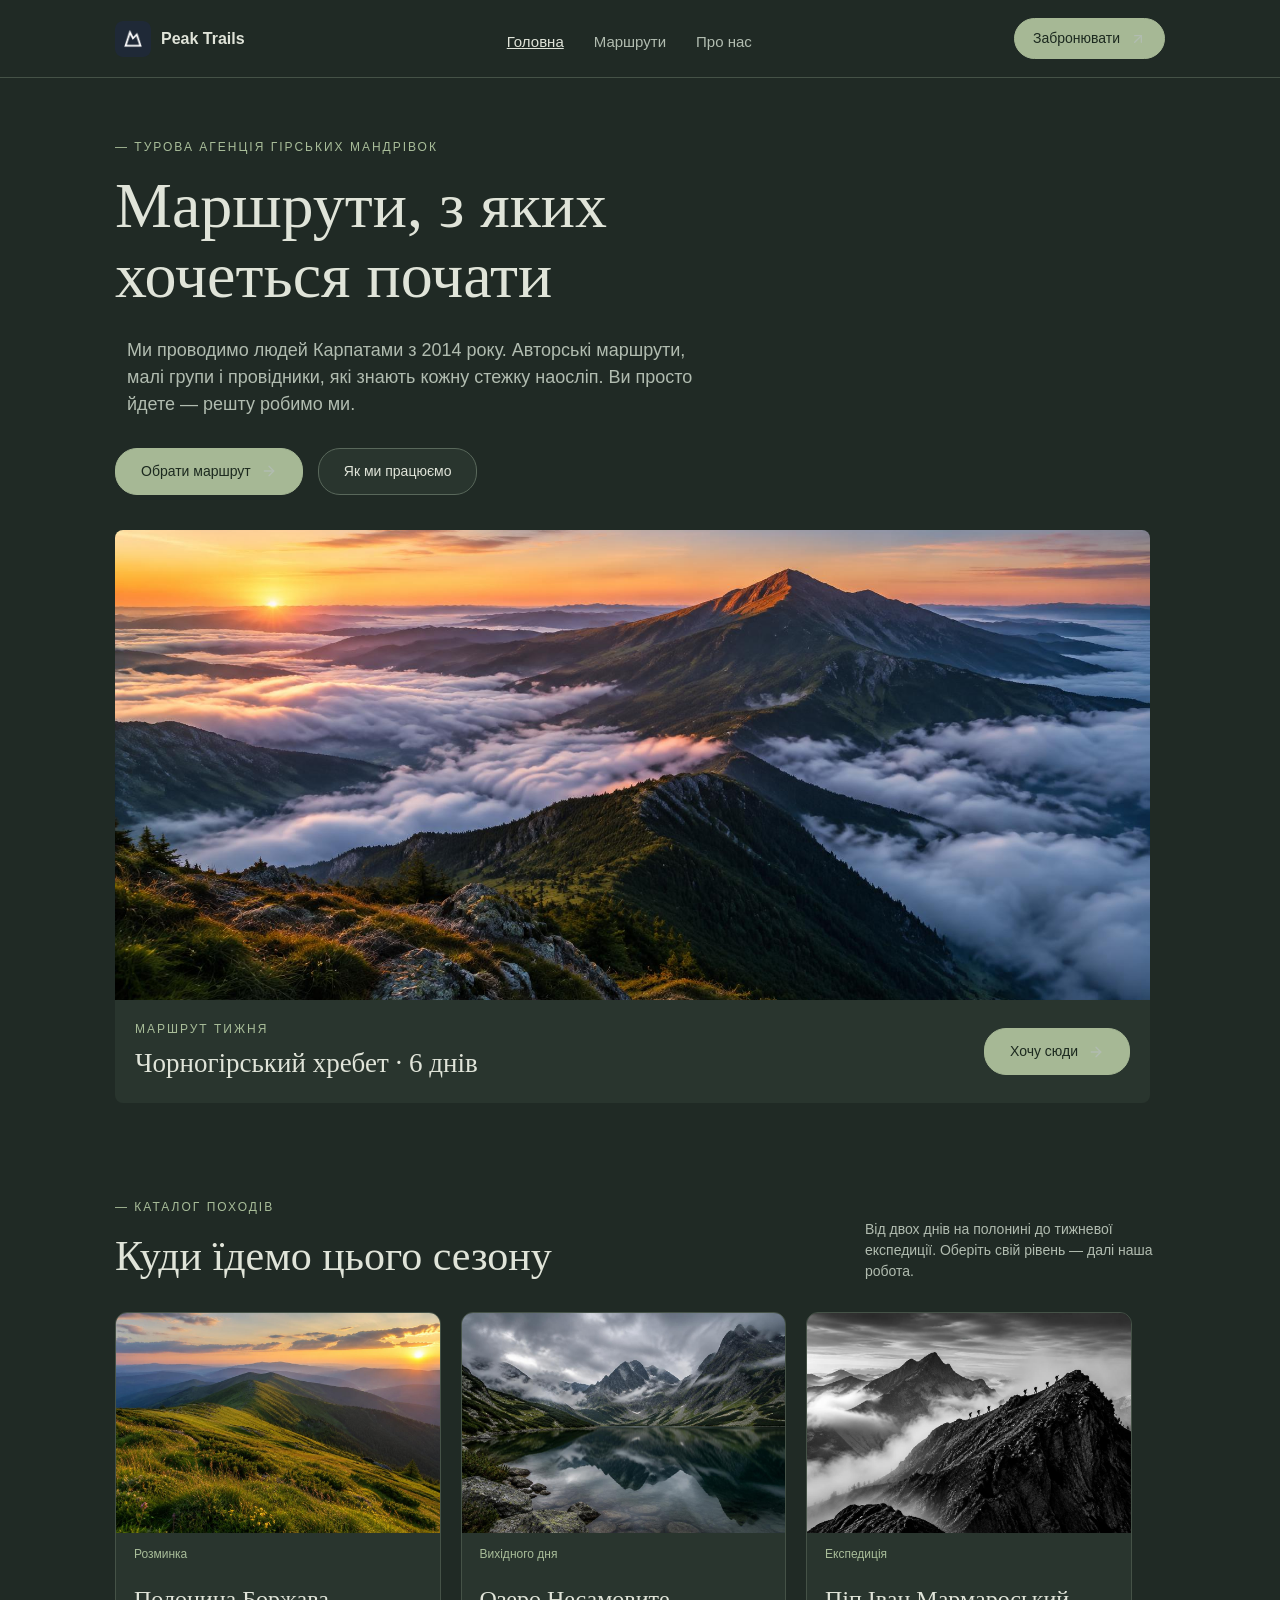
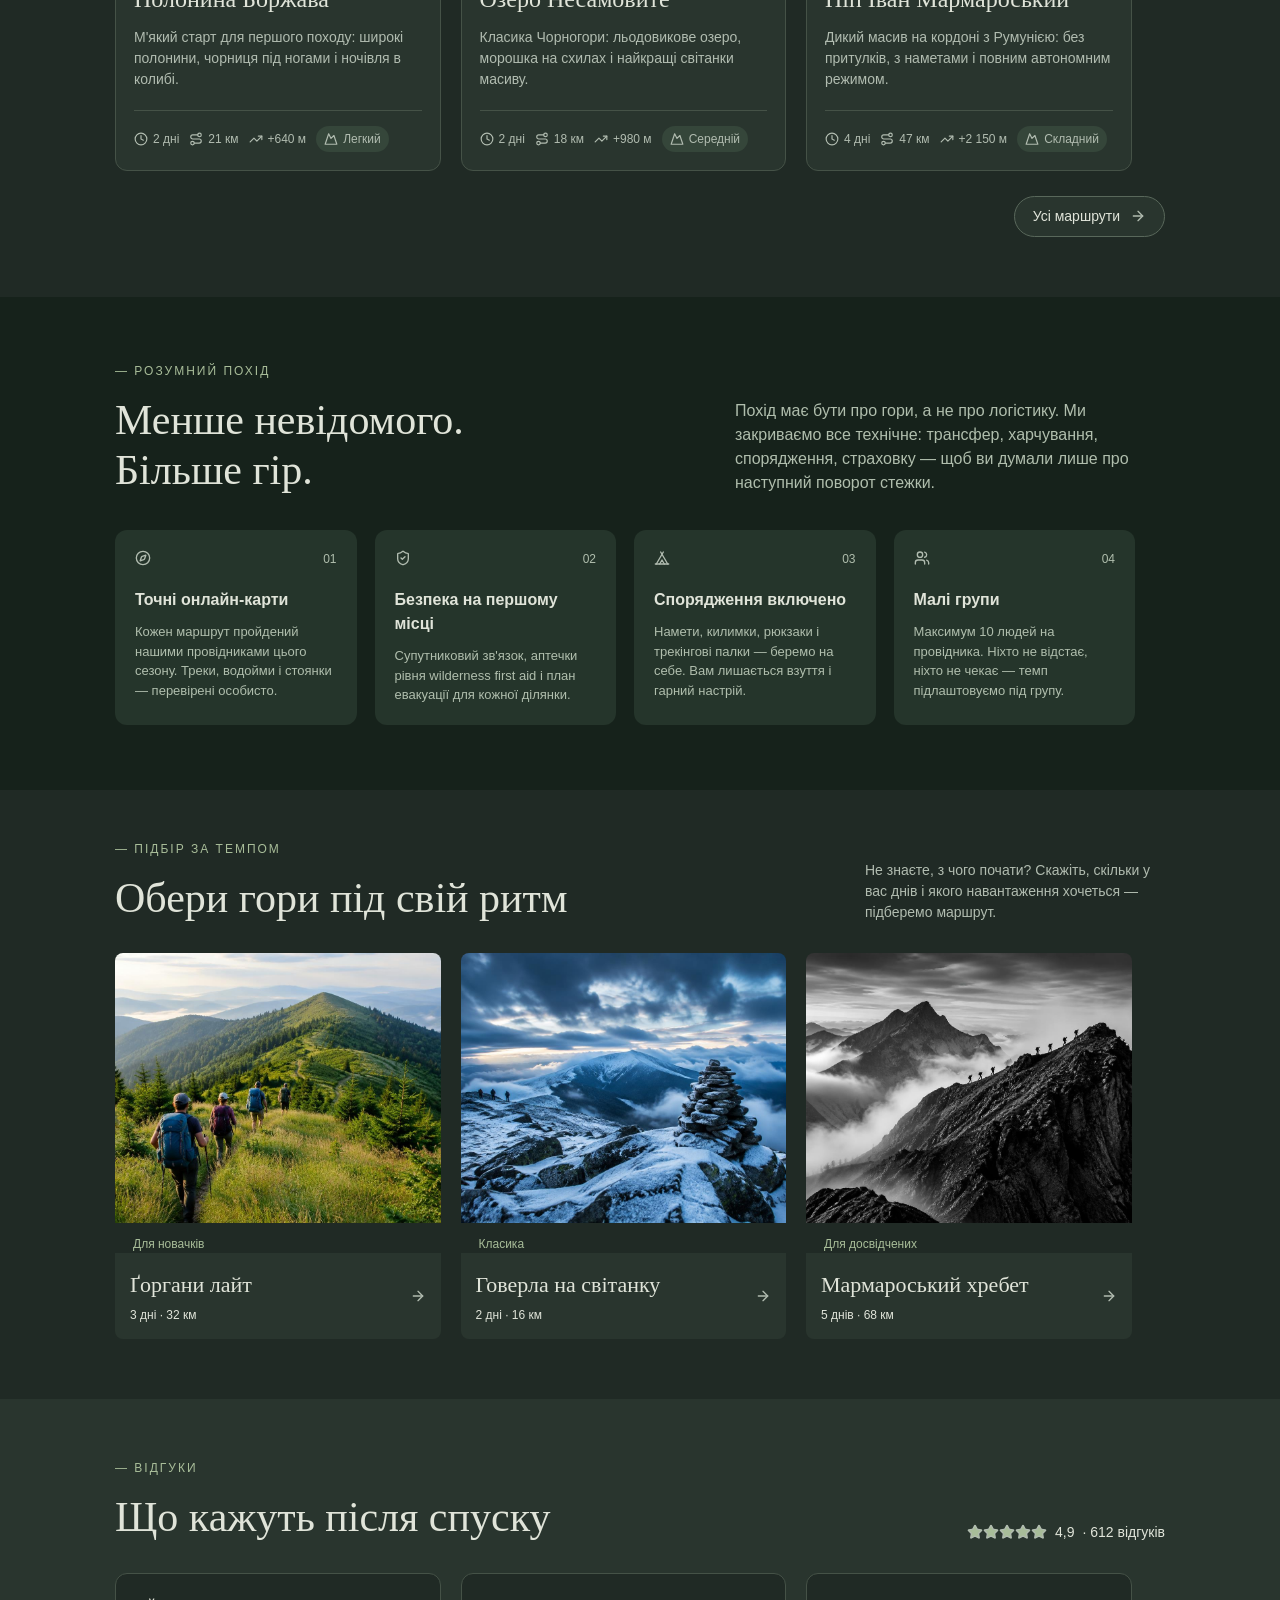
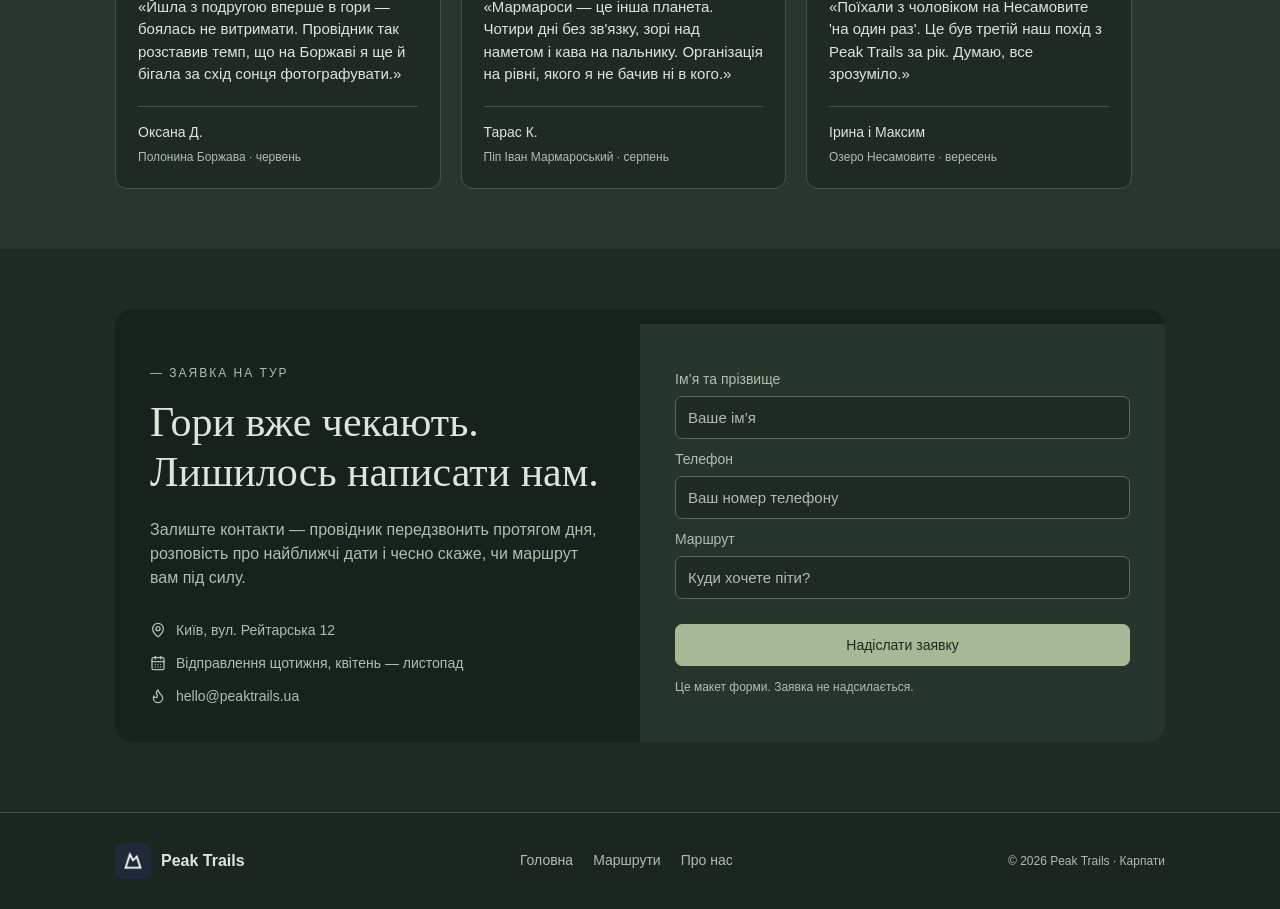
==== index.html @ 2f114bc2 "Add Peak Trails This commit adds the Peak Trails" ====
<!DOCTYPE html>
<html lang="uk">
    <head>
        <meta charset="utf-8">
        <meta name="viewport" content="width=device-width, initial-scale=1">
        <meta name="theme-color" content="#202a25">
        <title>Peak Trails — авторські тури в Карпати</title>
        <meta name="description" content="Авторські маршрути Карпатами, малі групи та досвідчені провідники. Знайдіть свою стежку з Peak Trails.">
        <link rel="icon" type="image/png" href="assets/peak-trails-logo.png">
        <link rel="stylesheet" href="style.css">
    </head>
    <body>

        <header class="site-header">
            <div class="container header-content">
                <a href="index.html" class="brand">
                    <img src="assets/peak-trails-logo.png" alt="" width="36" height="36">
                    <span>Peak Trails</span>
                </a>
                <nav class="main-nav">
                    <a href="index.html" class="active">Головна</a>
                    <a href="trails.html">Маршрути</a>
                    <a href="about_us.html">Про нас</a>
                </nav>
                <a href="index.html#book" class="button button-small">
                    Забронювати
                    <img src="assets/icons/arrow-up-right.svg" alt="" class="icon">
                </a>
            </div>
        </header>

        <main id="main-content">

            <!-- Головний екран -->
<section class="container hero">
                <p class="eyebrow">— Турова агенція гірських мандрівок</p>
                <h1>Маршрути, з яких хочеться почати</h1>
                <p class="hero-description">
                    Ми проводимо людей Карпатами з 2014 року. Авторські маршрути, малі групи і
                    провідники, які знають кожну стежку наосліп. Ви просто йдете — решту робимо ми.
                </p>
                <div class="hero-actions">
                    <a href="trails.html" class="button">
                        Обрати маршрут
                        <img src="assets/icons/arrow-right.svg" alt="" class="icon">
                    </a>
                    <a href="about_us.html" class="button button-outline">Як ми працюємо</a>
                </div>

            </section>

            <!-- Маршрут тижня -->
            <section class="container featured">
                <div class="featured-photo">
                    <img src="assets/carpathians.jpg" alt="Світанок над хребтами Карпат" width="1920" height="1088">
                    <div class="featured-caption">
                        <div>
                            <p class="eyebrow">Маршрут тижня</p>
                            <p>Чорногірський хребет · 6 днів</p>
                        </div>
                        <a href="#book" class="button button-card">
                            Хочу сюди
                            <img src="assets/icons/arrow-right.svg" alt="" class="icon">
                        </a>
                    </div>
                </div>
            </section>

            <!-- Популярні маршрути -->
            <section id="routes" class="container popular-routes">
                <div class="section-heading">
                    <div>
                        <p class="eyebrow">— Каталог походів</p>
                        <h2>Куди їдемо цього сезону</h2>
                    </div>
                    <p class="section-description">
                        Від двох днів на полонині до тижневої експедиції. Оберіть свій рівень — далі наша
                        робота.
                    </p>
                </div>
                <div class="cards-grid">
                    <div class="tour-card">
                        <div class="card-photo">
                            <img src="assets/borzhava.jpg" alt="Полонина Боржава" width="1200" height="800">
                            <span class="badge">Розминка</span>
                        </div>
                        <div class="card-content">
                            <h3>Полонина Боржава</h3>
                            <p>М'який старт для першого походу: широкі полонини, чорниця під ногами і ночівля в колибі.</p>
                            <div class="route-meta">
                                <span>
                                    <img src="assets/icons/clock.svg" alt="" class="icon">
                                    2 дні
                                </span>
                                <span>
                                    <img src="assets/icons/route.svg" alt="" class="icon">
                                    21 км
                                </span>
                                <span>
                                    <img src="assets/icons/trending-up.svg" alt="" class="icon">
                                    +640 м
                                </span>
                                <span class="difficulty">
                                    <img src="assets/icons/mountain.svg" alt="" class="icon">
                                    Легкий
                                </span>
                            </div>
                        </div>
                    </div>
                    <div class="tour-card">
                        <div class="card-photo">
                            <img src="assets/nesamovyte.jpg" alt="Озеро Несамовите" width="1200" height="800">
                            <span class="badge">Вихідного дня</span>
                        </div>
                        <div class="card-content">
                            <h3>Озеро Несамовите</h3>
                            <p>Класика Чорногори: льодовикове озеро, морошка на схилах і найкращі світанки масиву.</p>
                            <div class="route-meta">
                                <span>
                                    <img src="assets/icons/clock.svg" alt="" class="icon">
                                    2 дні
                                </span>
                                <span>
                                    <img src="assets/icons/route.svg" alt="" class="icon">
                                    18 км
                                </span>
                                <span>
                                    <img src="assets/icons/trending-up.svg" alt="" class="icon">
                                    +980 м
                                </span>
                                <span class="difficulty">
                                    <img src="assets/icons/mountain.svg" alt="" class="icon">
                                    Середній
                                </span>
                            </div>
                        </div>
                    </div>
                    <div class="tour-card">
                        <div class="card-photo">
                            <img src="assets/marmarosy.jpg" alt="Піп Іван Мармароський" width="1200" height="800">
                            <span class="badge">Експедиція</span>
                        </div>
                        <div class="card-content">
                            <h3>Піп Іван Мармароський</h3>
                            <p>Дикий масив на кордоні з Румунією: без притулків, з наметами і повним автономним режимом.</p>
                            <div class="route-meta">
                                <span>
                                    <img src="assets/icons/clock.svg" alt="" class="icon">
                                    4 дні
                                </span>
                                <span>
                                    <img src="assets/icons/route.svg" alt="" class="icon">
                                    47 км
                                </span>
                                <span>
                                    <img src="assets/icons/trending-up.svg" alt="" class="icon">
                                    +2 150 м
                                </span>
                                <span class="difficulty">
                                    <img src="assets/icons/mountain.svg" alt="" class="icon">
                                    Складний
                                </span>
                            </div>
                        </div>
                    </div>
                </div>
                <div class="all-routes">
                    <a href="trails.html" class="button button-outline button-small">
                        Усі маршрути
                        <img src="assets/icons/arrow-right.svg" alt="" class="icon">
                    </a>
                </div>
            </section>

            <!-- Переваги агенції -->
            <section id="why" class="benefits">
                <div class="container">
                    <div class="benefits-heading">
                        <div>
                            <p class="eyebrow">— Розумний похід</p>
                            <h2>
                                Менше невідомого.
                                <br>
                                Більше гір.
                            </h2>
                        </div>
                        <p>
                            Похід має бути про гори, а не про логістику. Ми закриваємо все технічне:
                            трансфер, харчування, спорядження, страховку — щоб ви думали лише про
                            наступний поворот стежки.
                        </p>
                    </div>
                    <div class="benefits-grid">
                        <div class="benefit-card">
                            <div class="card-number">
                                <img src="assets/icons/compass.svg" alt="" class="icon">
                                <span>01</span>
                            </div>
                            <h3>Точні онлайн-карти</h3>
                            <p>
                                Кожен маршрут пройдений нашими провідниками цього сезону. Треки, водойми
                                і стоянки — перевірені особисто.
                            </p>
                        </div>
                        <div class="benefit-card">
                            <div class="card-number">
                                <img src="assets/icons/shield-check.svg" alt="" class="icon">
                                <span>02</span>
                            </div>
                            <h3>Безпека на першому місці</h3>
                            <p>
                                Супутниковий зв'язок, аптечки рівня wilderness first aid і план евакуації
                                для кожної ділянки.
                            </p>
                        </div>
                        <div class="benefit-card">
                            <div class="card-number">
                                <img src="assets/icons/tent.svg" alt="" class="icon">
                                <span>03</span>
                            </div>
                            <h3>Спорядження включено</h3>
                            <p>
                                Намети, килимки, рюкзаки і трекінгові палки — беремо на себе. Вам
                                лишається взуття і гарний настрій.
                            </p>
                        </div>
                        <div class="benefit-card">
                            <div class="card-number">
                                <img src="assets/icons/users.svg" alt="" class="icon">
                                <span>04</span>
                            </div>
                            <h3>Малі групи</h3>
                            <p>
                                Максимум 10 людей на провідника. Ніхто не відстає, ніхто не чекає — темп
                                підлаштовуємо під групу.
                            </p>
                        </div>
                    </div>
                </div>
            </section>

            <!-- Підбір маршруту -->
            <section class="container suggestions">
                <div class="section-heading">
                    <div>
                        <p class="eyebrow">— Підбір за темпом</p>
                        <h2>Обери гори під свій ритм</h2>
                    </div>
                    <p class="section-description">
                        Не знаєте, з чого почати? Скажіть, скільки у вас днів і якого навантаження
                        хочеться — підберемо маршрут.
                    </p>
                </div>
                <div class="cards-grid">
                    <a href="#book" class="suggestion-card">
                        <img src="assets/gorgany.jpg" alt="Ґоргани лайт" width="1200" height="800">
                        <div class="photo-shade"></div>
                        <span class="badge">Для новачків</span>
                        <div class="suggestion-caption">
                            <div>
                                <p>Ґоргани лайт</p>
                                <p>3 дні · 32 км</p>
                            </div>
                            <span class="round-arrow">
                                <img src="assets/icons/arrow-right.svg" alt="" class="icon">
                            </span>
                        </div>
                    </a>
                    <a href="#book" class="suggestion-card">
                        <img src="assets/hoverla.jpg" alt="Говерла на світанку" width="1200" height="800">
                        <div class="photo-shade"></div>
                        <span class="badge">Класика</span>
                        <div class="suggestion-caption">
                            <div>
                                <p>Говерла на світанку</p>
                                <p>2 дні · 16 км</p>
                            </div>
                            <span class="round-arrow">
                                <img src="assets/icons/arrow-right.svg" alt="" class="icon">
                            </span>
                        </div>
                    </a>
                    <a href="#book" class="suggestion-card">
                        <img src="assets/marmarosy.jpg" alt="Мармароський хребет" width="1200" height="800">
                        <div class="photo-shade"></div>
                        <span class="badge">Для досвідчених</span>
                        <div class="suggestion-caption">
                            <div>
                                <p>Мармароський хребет</p>
                                <p>5 днів · 68 км</p>
                            </div>
                            <span class="round-arrow">
                                <img src="assets/icons/arrow-right.svg" alt="" class="icon">
                            </span>
                        </div>
                    </a>
                </div>
            </section>

            <!-- Відгуки -->
            <section id="reviews" class="reviews">
                <div class="container">
                    <div class="section-heading">
                        <div>
                            <p class="eyebrow">— Відгуки</p>
                            <h2>Що кажуть після спуску</h2>
                        </div>
                        <div class="rating">
                            <span class="stars">
                                <img src="assets/icons/star.svg" alt="" class="icon">
                                <img src="assets/icons/star.svg" alt="" class="icon">
                                <img src="assets/icons/star.svg" alt="" class="icon">
                                <img src="assets/icons/star.svg" alt="" class="icon">
                                <img src="assets/icons/star.svg" alt="" class="icon">
                            </span>
                            <span>4,9</span>
                            <span>· 612 відгуків</span>
                        </div>
                    </div>
                    <div class="cards-grid">
                        <div class="review-card">
                            <p class="review-text">
                                «Йшла з подругою вперше в гори — боялась не витримати. Провідник так
                                розставив темп, що на Боржаві я ще й бігала за схід сонця фотографувати.»
                            </p>
                            <div class="review-author">
                                <p>Оксана Д.</p>
                                <p>Полонина Боржава · червень</p>
                            </div>
                        </div>
                        <div class="review-card">
                            <p class="review-text">
                                «Мармароси — це інша планета. Чотири дні без зв'язку, зорі над наметом і
                                кава на пальнику. Організація на рівні, якого я не бачив ні в кого.»
                            </p>
                            <div class="review-author">
                                <p>Тарас К.</p>
                                <p>Піп Іван Мармароський · серпень</p>
                            </div>
                        </div>
                        <div class="review-card">
                            <p class="review-text">
                                «Поїхали з чоловіком на Несамовите 'на один раз'. Це був третій наш похід
                                з Peak Trails за рік. Думаю, все зрозуміло.»
                            </p>
                            <div class="review-author">
                                <p>Ірина і Максим</p>
                                <p>Озеро Несамовите · вересень</p>
                            </div>
                        </div>
                    </div>
                </div>
            </section>

            <!-- Форма бронювання -->
            <section id="book" class="container booking">
                <div class="booking-panel">
                    <div class="booking-info">
                        <p class="eyebrow">— Заявка на тур</p>
                        <h2>
                            Гори вже чекають.
                            <br>
                            Лишилось написати нам.
                        </h2>
                        <p>
                            Залиште контакти — провідник передзвонить протягом дня, розповість про
                            найближчі дати і чесно скаже, чи маршрут вам під силу.
                        </p>
                        <div class="contacts">
                            <p>
                                <img src="assets/icons/map-pin.svg" alt="" class="icon">
                                Київ, вул. Рейтарська 12
                            </p>
                            <p>
                                <img src="assets/icons/calendar-days.svg" alt="" class="icon">
                                Відправлення щотижня, квітень — листопад
                            </p>
                            <p>
                                <img src="assets/icons/flame.svg" alt="" class="icon">
                                hello@peaktrails.ua
                            </p>
                        </div>
                    </div>
                    <div class="booking-form">
                        <label for="name">Ім’я та прізвище</label>
                        <input type="text" id="name" placeholder="Ваше ім’я">
                        <label for="phone">Телефон</label>
                        <input type="tel" id="phone" placeholder="Ваш номер телефону">
                        <label for="route">Маршрут</label>
                        <input type="text" id="route" placeholder="Куди хочете піти?">
                        <button type="button" class="button booking-submit">Надіслати заявку</button>
                        <p class="booking-note">Це макет форми. Заявка не надсилається.</p>
                    </div>
                </div>
            </section>
        </main>

        <footer class="site-footer">
            <div class="container footer-content">
                <a href="index.html" class="brand">
                    <img src="assets/peak-trails-logo.png" alt="" width="32" height="32">
                    <span>Peak Trails</span>
                </a>
                <nav class="footer-nav">
                    <a href="index.html" class="active">Головна</a>
                    <a href="trails.html">Маршрути</a>
                    <a href="about_us.html">Про нас</a>
                </nav>
                <p class="copyright">© 2026 Peak Trails · Карпати</p>
            </div>
        </footer>
    </body>
</html>
---- style.css ----
/* Основні стилі */
* {
    box-sizing: border-box;
}

body {
    margin: 0;
    background: #202a25;
    color: #e0e4d9;
    font-family: Arial, sans-serif;
    font-size: 16px;
    line-height: 1.5;
}

h1, h2, h3, p {
    margin: 0;
}

h1, h2 {
    font-family: Georgia, serif;
    font-weight: normal;
}

h2 {
    font-size: 42px;
    line-height: 1.2;
}

a {
    color: #e0e4d9;
    text-decoration: none;
}

img {
    display: block;
    max-width: 100%;
}

button, input {
    font-family: Arial, sans-serif;
    font-size: 15px;
}

.container {
    max-width: 1100px;
    margin: 0 auto;
    padding: 0 25px;
}

.icon {
    width: 16px;
    height: 16px;
}

.eyebrow {
    margin-bottom: 15px;
    color: #a8bd99;
    font-size: 12px;
    letter-spacing: 2px;
    text-transform: uppercase;
}

.button {
    display: inline-flex;
    align-items: center;
    justify-content: center;
    gap: 10px;
    padding: 12px 25px;
    border: 1px solid #a6b895;
    border-radius: 22px;
    background: #a6b895;
    color: #1c291f;
    font-size: 14px;
    cursor: pointer;
}

.button:hover {
    background: #bac9ad;
}

.button-small {
    padding: 9px 18px;
}

.button-outline {
    border-color: #59685b;
    background: #29352e;
    color: #e0e4d9;
}

.button-outline:hover {
    background: #3b4c3f;
}

/* Шапка */
.site-header {
    border-bottom: 1px solid #455247;
    background: #202a25;
}

.header-content {
    display: flex;
    align-items: center;
    justify-content: space-between;
    padding-top: 18px;
    padding-bottom: 18px;
}

.brand {
    display: flex;
    align-items: center;
    gap: 10px;
    font-weight: bold;
}

.brand img {
    width: 36px;
    height: 36px;
    border-radius: 8px;
}

.main-nav {
    display: flex;
    gap: 30px;
    margin-top: 7px;
    font-size: 15px;
}

.main-nav a, .footer-nav a {
    color: #b1bcb0;
}

.main-nav a:hover, .footer-nav a:hover, .main-nav .active {
    color: #e0e4d9;
    text-decoration: underline;
}

/* Головний екран */
.hero {
    padding-top: 60px;
    padding-bottom: 35px;
}

.hero h1 {
    max-width: 740px;
    font-size: 64px;
    line-height: 1.1;
}

.hero-description {
    max-width: 580px;
    margin-top: 25px;
    margin-left: 12px;
    color: #b1bcb0;
    font-size: 18px;
}

.hero-actions {
    display: flex;
    gap: 15px;
    margin-top: 30px;
}

.hero-stats {
    display: flex;
    justify-content: space-between;
    max-width: 510px;
    margin-top: 40px;
    padding-top: 25px;
    border-top: 1px solid #455247;
}

.hero-stats b {
    display: block;
    font-size: 26px;
}

.hero-stats span {
    color: #b1bcb0;
    font-size: 13px;
}

.featured {
    padding-bottom: 45px;
}

.featured-photo {
    overflow: hidden;
    margin-right: 15px;
    border-radius: 8px;
}

.featured-photo > img {
    width: 100%;
    height: 470px;
    object-fit: cover;
}

.featured-caption {
    display: flex;
    align-items: center;
    justify-content: space-between;
    padding: 20px;
    background: #29352e;
}

.featured-caption .eyebrow {
    margin-bottom: 5px;
}

.featured-caption p + p {
    font-family: Georgia, serif;
    font-size: 27px;
}

/* Картки маршрутів */
.popular-routes, .suggestions {
    padding-top: 50px;
    padding-bottom: 60px;
}

.section-heading {
    display: flex;
    align-items: flex-end;
    justify-content: space-between;
    gap: 25px;
    margin-bottom: 30px;
}

.section-description {
    max-width: 300px;
    color: #b1bcb0;
    font-size: 14px;
}

.cards-grid {
    display: flex;
    flex-wrap: wrap;
    align-items: flex-start;
    gap: 20px;
}

.tour-card, .suggestion-card, .review-card {
    width: 31%;
}

.card-lower {
    margin-top: 18px;
}

.tour-card, .route-card {
    overflow: hidden;
    border: 1px solid #455247;
    border-radius: 12px;
    background: #29352e;
}

.card-photo > img {
    width: 100%;
    height: 220px;
    object-fit: cover;
}

.badge {
    display: block;
    margin: 12px 18px 0;
    color: #a8bd99;
    font-size: 12px;
}

.card-content {
    padding: 18px;
}

.tour-card h3 {
    margin-bottom: 10px;
    font-family: Georgia, serif;
    font-size: 24px;
    font-weight: normal;
}

.card-content > p {
    color: #b1bcb0;
    font-size: 14px;
}

.route-meta {
    display: flex;
    align-items: center;
    flex-wrap: wrap;
    gap: 10px;
    margin-top: 20px;
    padding-top: 15px;
    border-top: 1px solid #455247;
    color: #b1bcb0;
    font-size: 12px;
}

.route-meta span {
    display: flex;
    align-items: center;
    gap: 5px;
}

.route-meta .icon {
    width: 14px;
    height: 14px;
}

.difficulty {
    padding: 4px 8px;
    border-radius: 15px;
    background: #35463a;
}

.all-routes {
    margin-top: 25px;
    text-align: right;
}

/* Переваги */
.benefits {
    padding: 65px 0;
    background: #16221b;
}

.benefits-heading {
    display: flex;
    align-items: flex-end;
    justify-content: space-between;
    gap: 40px;
}

.benefits-heading > p {
    max-width: 430px;
    color: #b0bead;
}

.benefits-grid {
    display: flex;
    flex-wrap: wrap;
    gap: 18px;
    margin-top: 35px;
}

.benefit-card {
    width: 23%;
    padding: 20px;
    border-radius: 12px;
    background: #25352b;
}

.card-number {
    display: flex;
    justify-content: space-between;
    color: #b0bead;
    font-size: 12px;
}

.benefit-card h3 {
    margin: 20px 0 10px;
    font-size: 16px;
}

.benefit-card > p {
    color: #b0bead;
    font-size: 13px;
}

/* Підбір маршруту */
.suggestion-card {
    overflow: hidden;
    border-radius: 8px;
}

.suggestion-card > img {
    width: 100%;
    height: 270px;
    object-fit: cover;
}

.suggestion-caption {
    display: flex;
    align-items: center;
    justify-content: space-between;
    padding: 15px;
    background: #29352e;
}

.suggestion-caption p:first-child {
    font-family: Georgia, serif;
    font-size: 22px;
}

.suggestion-caption p + p {
    margin-top: 5px;
    font-size: 12px;
}

/* Відгуки */
.reviews {
    padding: 60px 0;
    background: #29352e;
}

.rating, .stars {
    display: flex;
    align-items: center;
}

.rating {
    gap: 8px;
    font-size: 14px;
}

.review-card {
    padding: 22px;
    border: 1px solid #455247;
    border-radius: 12px;
    background: #202a25;
}

.review-text {
    font-size: 15px;
}

.review-author {
    margin-top: 20px;
    padding-top: 15px;
    border-top: 1px solid #455247;
    font-size: 14px;
}

.review-author p + p {
    margin-top: 5px;
    color: #b1bcb0;
    font-size: 12px;
}

/* Макет форми */
.booking {
    padding-top: 60px;
    padding-bottom: 70px;
}

.booking-panel {
    display: flex;
    overflow: hidden;
    border-radius: 18px;
    background: #16221b;
}

.booking-info, .booking-form {
    width: 50%;
    padding: 35px;
}

.booking-info > p {
    margin-top: 20px;
    color: #b0bead;
}

.contacts {
    margin-top: 30px;
    color: #b0bead;
    font-size: 14px;
}

.contacts p {
    display: flex;
    align-items: center;
    gap: 10px;
    margin-top: 12px;
}

.booking-form {
    margin-top: 15px;
    background: #25352b;
}

.booking-form label {
    display: block;
    margin: 10px 0 6px;
    color: #b0bead;
    font-size: 14px;
}

.booking-form input {
    width: 100%;
    padding: 12px;
    border: 1px solid #59685b;
    border-radius: 7px;
    background: #202a25;
    color: #e0e4d9;
}

.booking-form input::placeholder {
    color: #b1bcb0;
}

.booking-submit {
    width: 100%;
    margin-top: 25px;
    border-radius: 7px;
}

.booking-note {
    margin-top: 12px;
    color: #b0bead;
    font-size: 12px;
}

/* Підвал */
.site-footer {
    border-top: 1px solid #455247;
    background: #1c2620;
}

.footer-content {
    display: flex;
    align-items: center;
    justify-content: space-between;
    flex-wrap: wrap;
    gap: 20px;
    padding-top: 30px;
    padding-bottom: 30px;
}

.footer-nav {
    display: flex;
    gap: 20px;
    font-size: 14px;
}

.copyright {
    color: #b1bcb0;
    font-size: 12px;
}

/* Телефони та невеликі екрани */
@media (max-width: 800px) {
    .header-content {
        flex-wrap: wrap;
        gap: 20px;
    }

    .main-nav {
        order: 3;
        justify-content: center;
        width: 100%;
    }

    .hero h1 {
        font-size: 44px;
    }

    h2 {
        font-size: 32px;
    }

    .hero-actions {
        flex-wrap: wrap;
    }

    .hero-description {
        font-size: 16px;
    }

    .featured-photo > img {
        height: 310px;
    }

    .featured-caption .button {
        display: none;
    }

    .featured-caption p + p {
        font-size: 23px;
    }

    .section-heading, .benefits-heading {
        display: block;
    }

    .section-description, .benefits-heading > p, .rating {
        margin-top: 20px;
    }

    .tour-card, .suggestion-card, .review-card {
        width: 100%;
    }

    .benefit-card {
        width: 46%;
    }

    .booking-panel {
        display: block;
    }

    .booking-info, .booking-form {
        width: 100%;
        padding: 25px;
    }
}

@media (max-width: 450px) {
    .container {
        padding-left: 18px;
        padding-right: 18px;
    }

    .brand {
        font-size: 14px;
    }

    .header-content > .button {
        padding: 8px 12px;
    }

    .benefit-card {
        width: 100%;
    }
}
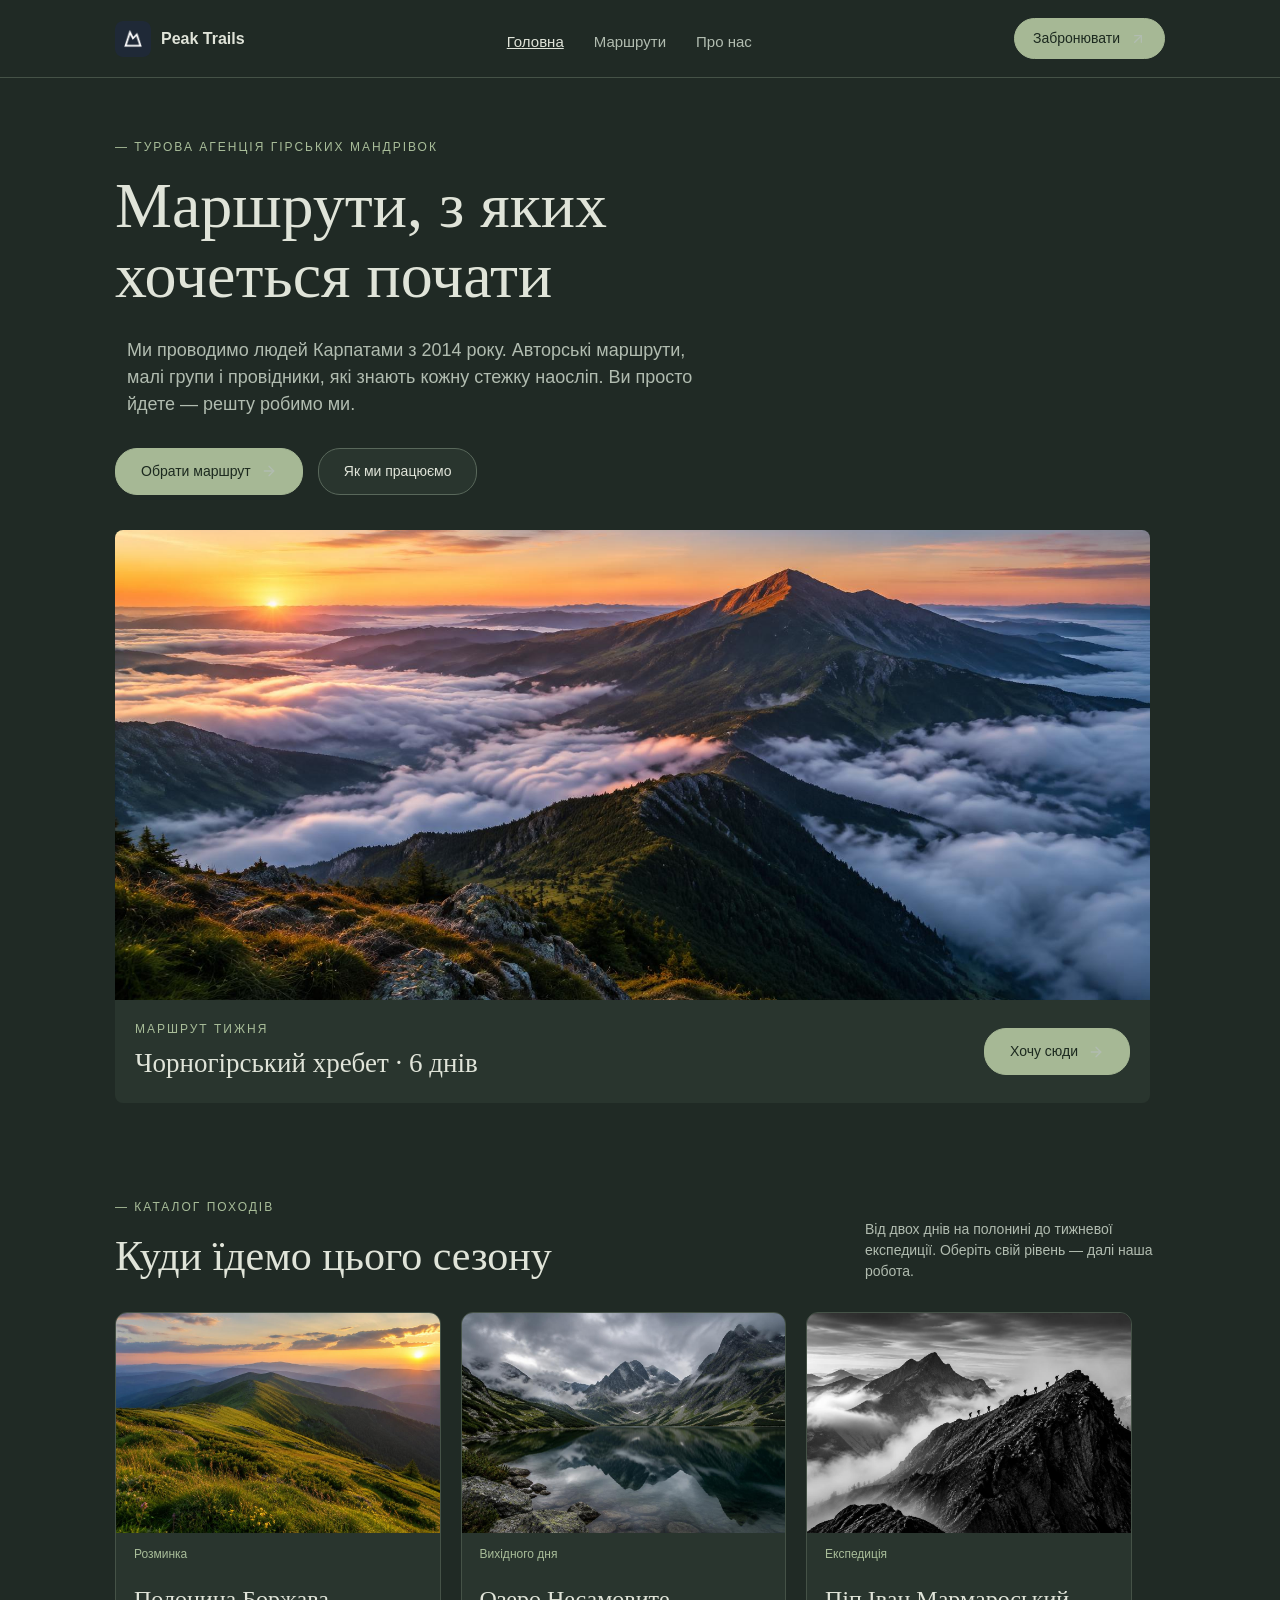
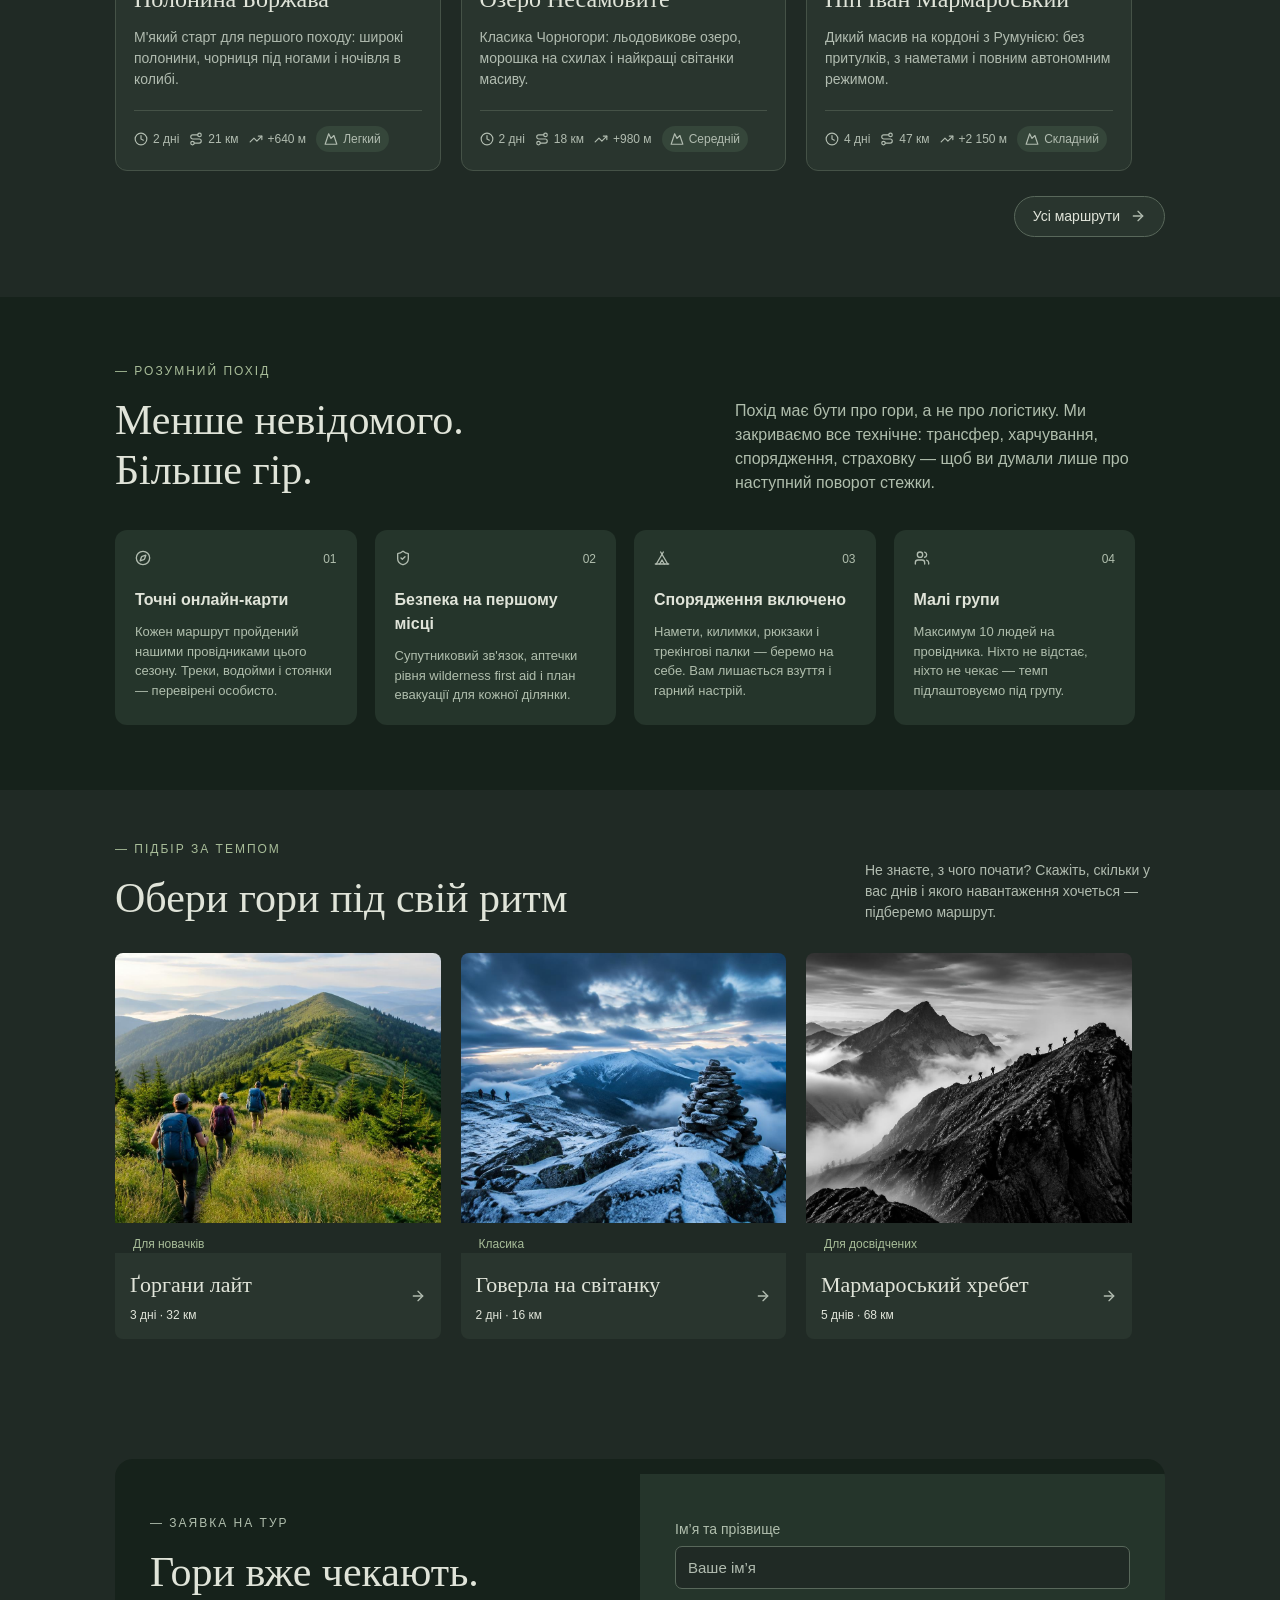
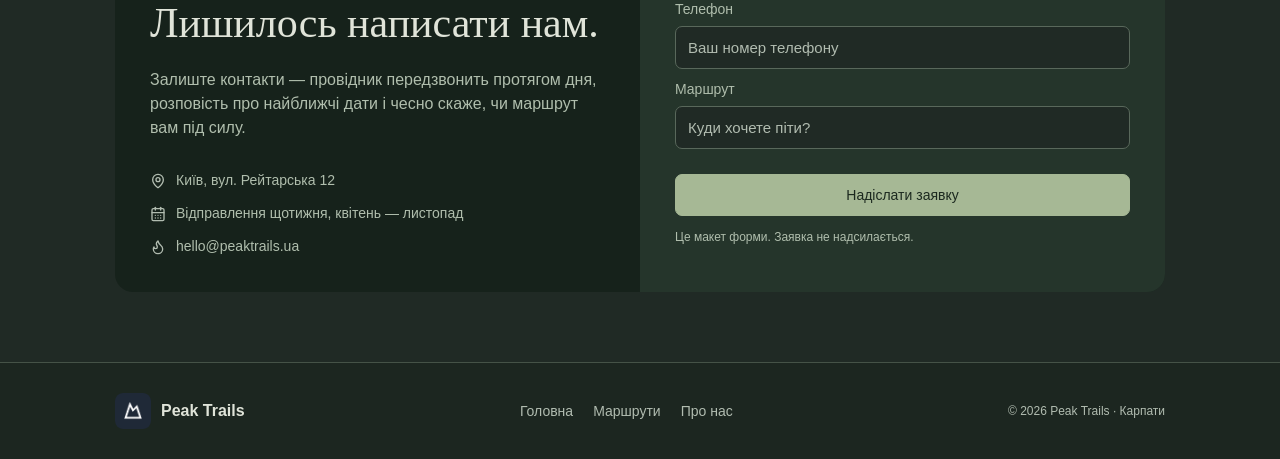
==== commit f440feaa: "имт" ====
--- a/index.html
+++ b/index.html
@@ -297,61 +297,6 @@
                 </div>
             </section>
 
-            <!-- Відгуки -->
-            <section id="reviews" class="reviews">
-                <div class="container">
-                    <div class="section-heading">
-                        <div>
-                            <p class="eyebrow">— Відгуки</p>
-                            <h2>Що кажуть після спуску</h2>
-                        </div>
-                        <div class="rating">
-                            <span class="stars">
-                                <img src="assets/icons/star.svg" alt="" class="icon">
-                                <img src="assets/icons/star.svg" alt="" class="icon">
-                                <img src="assets/icons/star.svg" alt="" class="icon">
-                                <img src="assets/icons/star.svg" alt="" class="icon">
-                                <img src="assets/icons/star.svg" alt="" class="icon">
-                            </span>
-                            <span>4,9</span>
-                            <span>· 612 відгуків</span>
-                        </div>
-                    </div>
-                    <div class="cards-grid">
-                        <div class="review-card">
-                            <p class="review-text">
-                                «Йшла з подругою вперше в гори — боялась не витримати. Провідник так
-                                розставив темп, що на Боржаві я ще й бігала за схід сонця фотографувати.»
-                            </p>
-                            <div class="review-author">
-                                <p>Оксана Д.</p>
-                                <p>Полонина Боржава · червень</p>
-                            </div>
-                        </div>
-                        <div class="review-card">
-                            <p class="review-text">
-                                «Мармароси — це інша планета. Чотири дні без зв'язку, зорі над наметом і
-                                кава на пальнику. Організація на рівні, якого я не бачив ні в кого.»
-                            </p>
-                            <div class="review-author">
-                                <p>Тарас К.</p>
-                                <p>Піп Іван Мармароський · серпень</p>
-                            </div>
-                        </div>
-                        <div class="review-card">
-                            <p class="review-text">
-                                «Поїхали з чоловіком на Несамовите 'на один раз'. Це був третій наш похід
-                                з Peak Trails за рік. Думаю, все зрозуміло.»
-                            </p>
-                            <div class="review-author">
-                                <p>Ірина і Максим</p>
-                                <p>Озеро Несамовите · вересень</p>
-                            </div>
-                        </div>
-                    </div>
-                </div>
-            </section>
-
             <!-- Форма бронювання -->
             <section id="book" class="container booking">
                 <div class="booking-panel">
--- a/style.css
+++ b/style.css
@@ -240,7 +240,7 @@
     gap: 20px;
 }
 
-.tour-card, .suggestion-card, .review-card {
+.tour-card, .suggestion-card {
     width: 31%;
 }
 
@@ -394,46 +394,6 @@
 
 .suggestion-caption p + p {
     margin-top: 5px;
-    font-size: 12px;
-}
-
-/* Відгуки */
-.reviews {
-    padding: 60px 0;
-    background: #29352e;
-}
-
-.rating, .stars {
-    display: flex;
-    align-items: center;
-}
-
-.rating {
-    gap: 8px;
-    font-size: 14px;
-}
-
-.review-card {
-    padding: 22px;
-    border: 1px solid #455247;
-    border-radius: 12px;
-    background: #202a25;
-}
-
-.review-text {
-    font-size: 15px;
-}
-
-.review-author {
-    margin-top: 20px;
-    padding-top: 15px;
-    border-top: 1px solid #455247;
-    font-size: 14px;
-}
-
-.review-author p + p {
-    margin-top: 5px;
-    color: #b1bcb0;
     font-size: 12px;
 }
 
@@ -582,11 +542,11 @@
         display: block;
     }
 
-    .section-description, .benefits-heading > p, .rating {
+    .section-description, .benefits-heading > p {
         margin-top: 20px;
     }
 
-    .tour-card, .suggestion-card, .review-card {
+    .tour-card, .suggestion-card {
         width: 100%;
     }
 
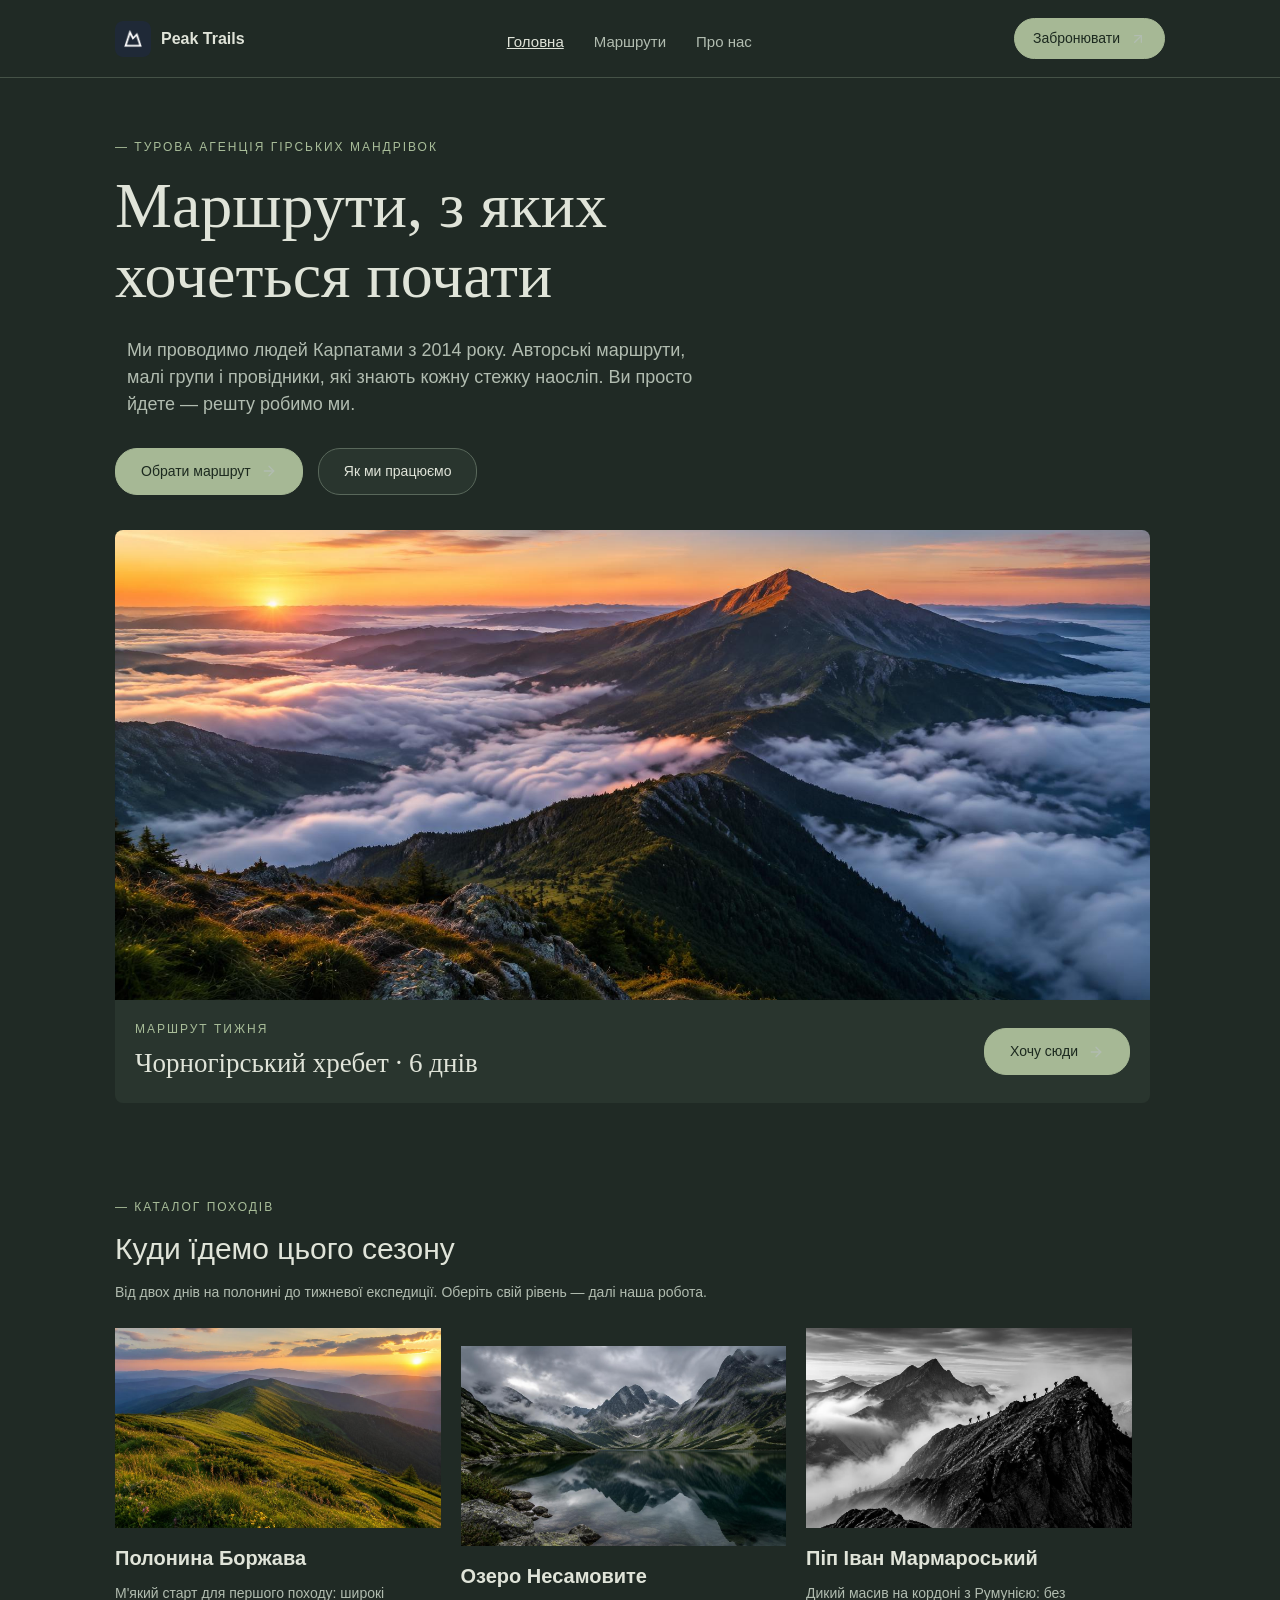
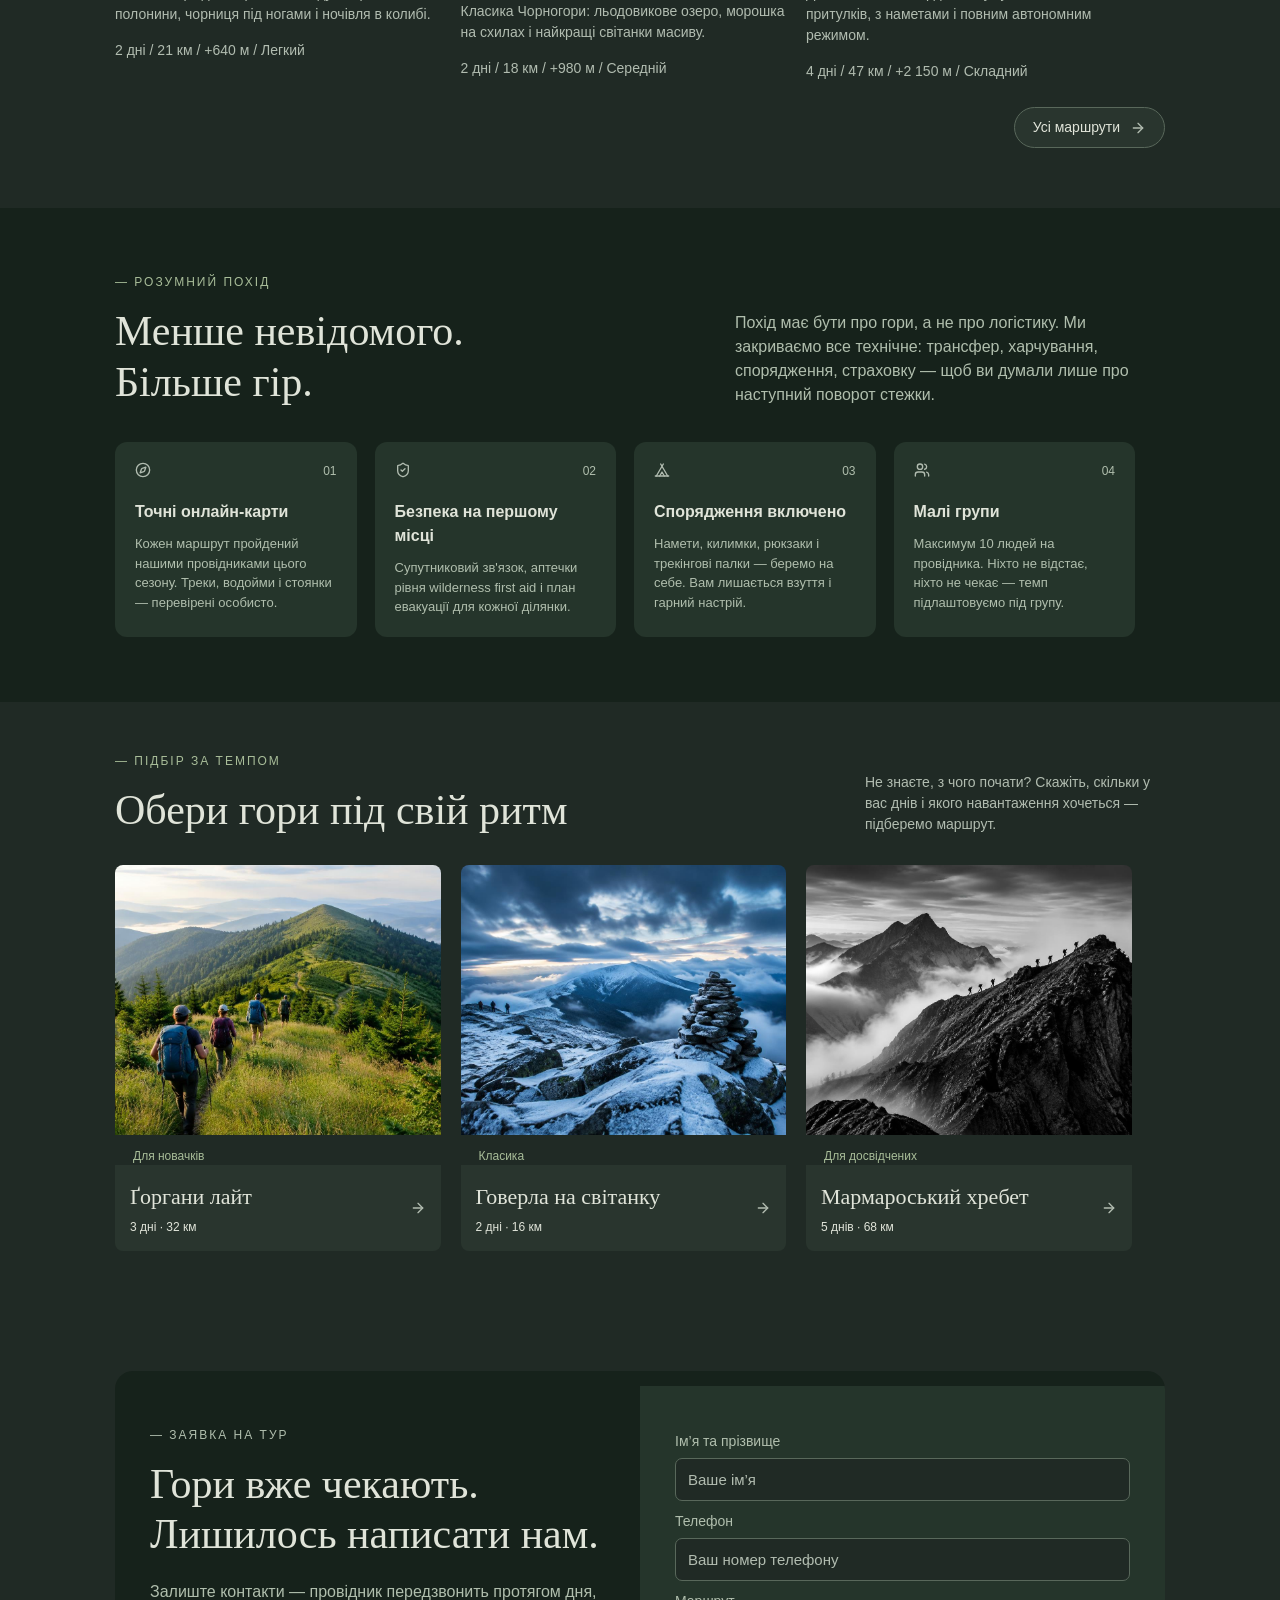
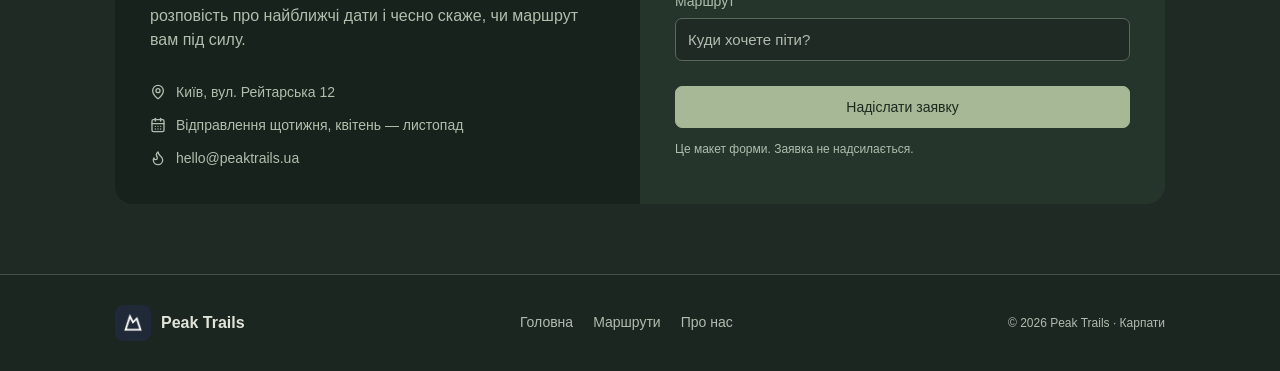
==== commit 45d3711c: "sgvbdsfg" ====
--- a/index.html
+++ b/index.html
@@ -68,100 +68,34 @@
 
             <!-- Популярні маршрути -->
             <section id="routes" class="container popular-routes">
-                <div class="section-heading">
+                <div class="popular-heading">
                     <div>
                         <p class="eyebrow">— Каталог походів</p>
                         <h2>Куди їдемо цього сезону</h2>
                     </div>
-                    <p class="section-description">
+                    <p class="popular-description">
                         Від двох днів на полонині до тижневої експедиції. Оберіть свій рівень — далі наша
                         робота.
                     </p>
                 </div>
                 <div class="cards-grid">
                     <div class="tour-card">
-                        <div class="card-photo">
-                            <img src="assets/borzhava.jpg" alt="Полонина Боржава" width="1200" height="800">
-                            <span class="badge">Розминка</span>
-                        </div>
-                        <div class="card-content">
-                            <h3>Полонина Боржава</h3>
-                            <p>М'який старт для першого походу: широкі полонини, чорниця під ногами і ночівля в колибі.</p>
-                            <div class="route-meta">
-                                <span>
-                                    <img src="assets/icons/clock.svg" alt="" class="icon">
-                                    2 дні
-                                </span>
-                                <span>
-                                    <img src="assets/icons/route.svg" alt="" class="icon">
-                                    21 км
-                                </span>
-                                <span>
-                                    <img src="assets/icons/trending-up.svg" alt="" class="icon">
-                                    +640 м
-                                </span>
-                                <span class="difficulty">
-                                    <img src="assets/icons/mountain.svg" alt="" class="icon">
-                                    Легкий
-                                </span>
-                            </div>
-                        </div>
+                        <img src="assets/borzhava.jpg" alt="Полонина Боржава" width="1200" height="800">
+                        <h3>Полонина Боржава</h3>
+                        <p>М'який старт для першого походу: широкі полонини, чорниця під ногами і ночівля в колибі.</p>
+                        <p class="tour-details">2 дні / 21 км / +640 м / Легкий</p>
+                    </div>
+                    <div class="tour-card card-lower">
+                        <img src="assets/nesamovyte.jpg" alt="Озеро Несамовите" width="1200" height="800">
+                        <h3>Озеро Несамовите</h3>
+                        <p>Класика Чорногори: льодовикове озеро, морошка на схилах і найкращі світанки масиву.</p>
+                        <p class="tour-details">2 дні / 18 км / +980 м / Середній</p>
                     </div>
                     <div class="tour-card">
-                        <div class="card-photo">
-                            <img src="assets/nesamovyte.jpg" alt="Озеро Несамовите" width="1200" height="800">
-                            <span class="badge">Вихідного дня</span>
-                        </div>
-                        <div class="card-content">
-                            <h3>Озеро Несамовите</h3>
-                            <p>Класика Чорногори: льодовикове озеро, морошка на схилах і найкращі світанки масиву.</p>
-                            <div class="route-meta">
-                                <span>
-                                    <img src="assets/icons/clock.svg" alt="" class="icon">
-                                    2 дні
-                                </span>
-                                <span>
-                                    <img src="assets/icons/route.svg" alt="" class="icon">
-                                    18 км
-                                </span>
-                                <span>
-                                    <img src="assets/icons/trending-up.svg" alt="" class="icon">
-                                    +980 м
-                                </span>
-                                <span class="difficulty">
-                                    <img src="assets/icons/mountain.svg" alt="" class="icon">
-                                    Середній
-                                </span>
-                            </div>
-                        </div>
-                    </div>
-                    <div class="tour-card">
-                        <div class="card-photo">
-                            <img src="assets/marmarosy.jpg" alt="Піп Іван Мармароський" width="1200" height="800">
-                            <span class="badge">Експедиція</span>
-                        </div>
-                        <div class="card-content">
-                            <h3>Піп Іван Мармароський</h3>
-                            <p>Дикий масив на кордоні з Румунією: без притулків, з наметами і повним автономним режимом.</p>
-                            <div class="route-meta">
-                                <span>
-                                    <img src="assets/icons/clock.svg" alt="" class="icon">
-                                    4 дні
-                                </span>
-                                <span>
-                                    <img src="assets/icons/route.svg" alt="" class="icon">
-                                    47 км
-                                </span>
-                                <span>
-                                    <img src="assets/icons/trending-up.svg" alt="" class="icon">
-                                    +2 150 м
-                                </span>
-                                <span class="difficulty">
-                                    <img src="assets/icons/mountain.svg" alt="" class="icon">
-                                    Складний
-                                </span>
-                            </div>
-                        </div>
+                        <img src="assets/marmarosy.jpg" alt="Піп Іван Мармароський" width="1200" height="800">
+                        <h3>Піп Іван Мармароський</h3>
+                        <p>Дикий масив на кордоні з Румунією: без притулків, з наметами і повним автономним режимом.</p>
+                        <p class="tour-details">4 дні / 47 км / +2 150 м / Складний</p>
                     </div>
                 </div>
                 <div class="all-routes">
--- a/style.css
+++ b/style.css
@@ -219,6 +219,22 @@
     padding-bottom: 60px;
 }
 
+.popular-heading {
+    margin-bottom: 25px;
+}
+
+.popular-heading h2 {
+    font-family: Arial, sans-serif;
+    font-size: 30px;
+}
+
+.popular-description {
+    max-width: 650px;
+    margin-top: 15px;
+    color: #b1bcb0;
+    font-size: 14px;
+}
+
 .section-heading {
     display: flex;
     align-items: flex-end;
@@ -248,7 +264,7 @@
     margin-top: 18px;
 }
 
-.tour-card, .route-card {
+.route-card {
     overflow: hidden;
     border: 1px solid #455247;
     border-radius: 12px;
@@ -273,10 +289,23 @@
 }
 
 .tour-card h3 {
-    margin-bottom: 10px;
-    font-family: Georgia, serif;
-    font-size: 24px;
-    font-weight: normal;
+    margin: 15px 0 10px;
+    font-size: 20px;
+}
+
+.tour-card img {
+    width: 100%;
+    height: 200px;
+    object-fit: cover;
+}
+
+.tour-card p {
+    color: #b1bcb0;
+    font-size: 14px;
+}
+
+.tour-details {
+    margin-top: 15px;
 }
 
 .card-content > p {
@@ -305,12 +334,6 @@
 .route-meta .icon {
     width: 14px;
     height: 14px;
-}
-
-.difficulty {
-    padding: 4px 8px;
-    border-radius: 15px;
-    background: #35463a;
 }
 
 .all-routes {
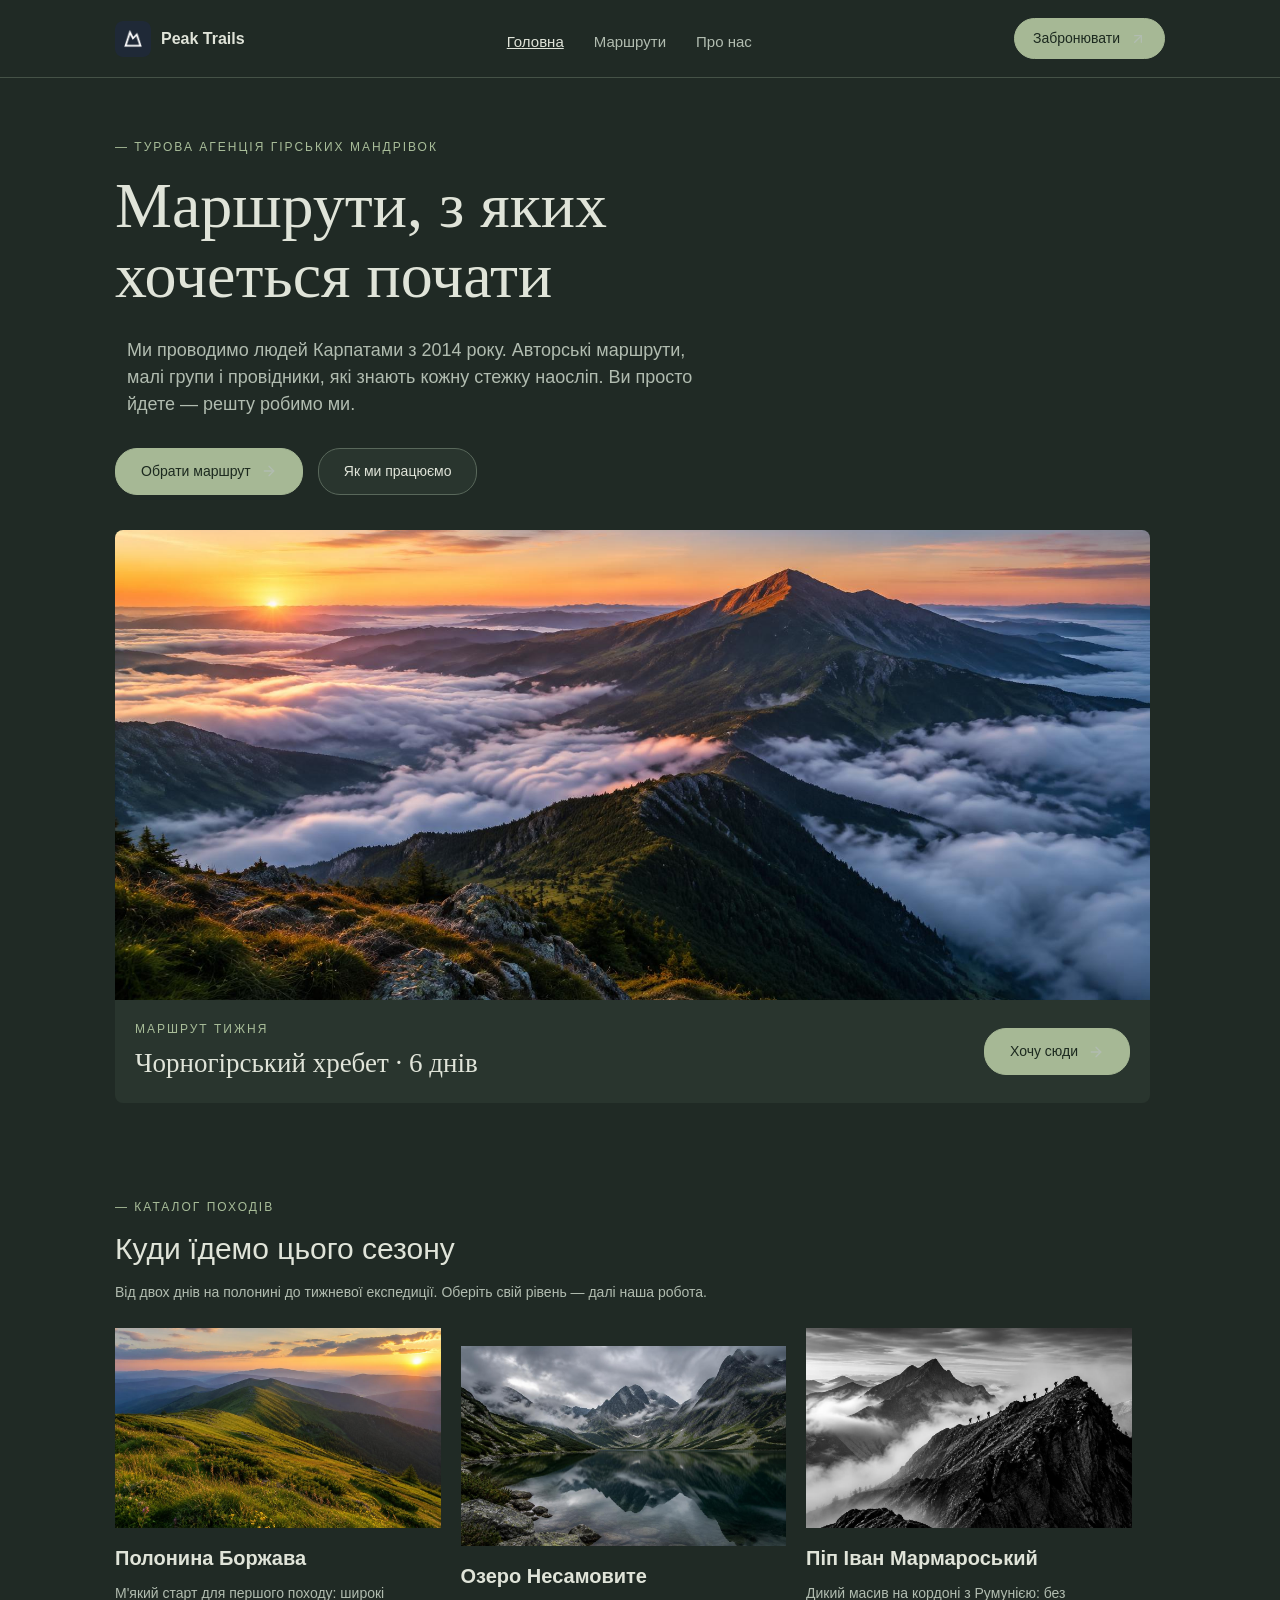
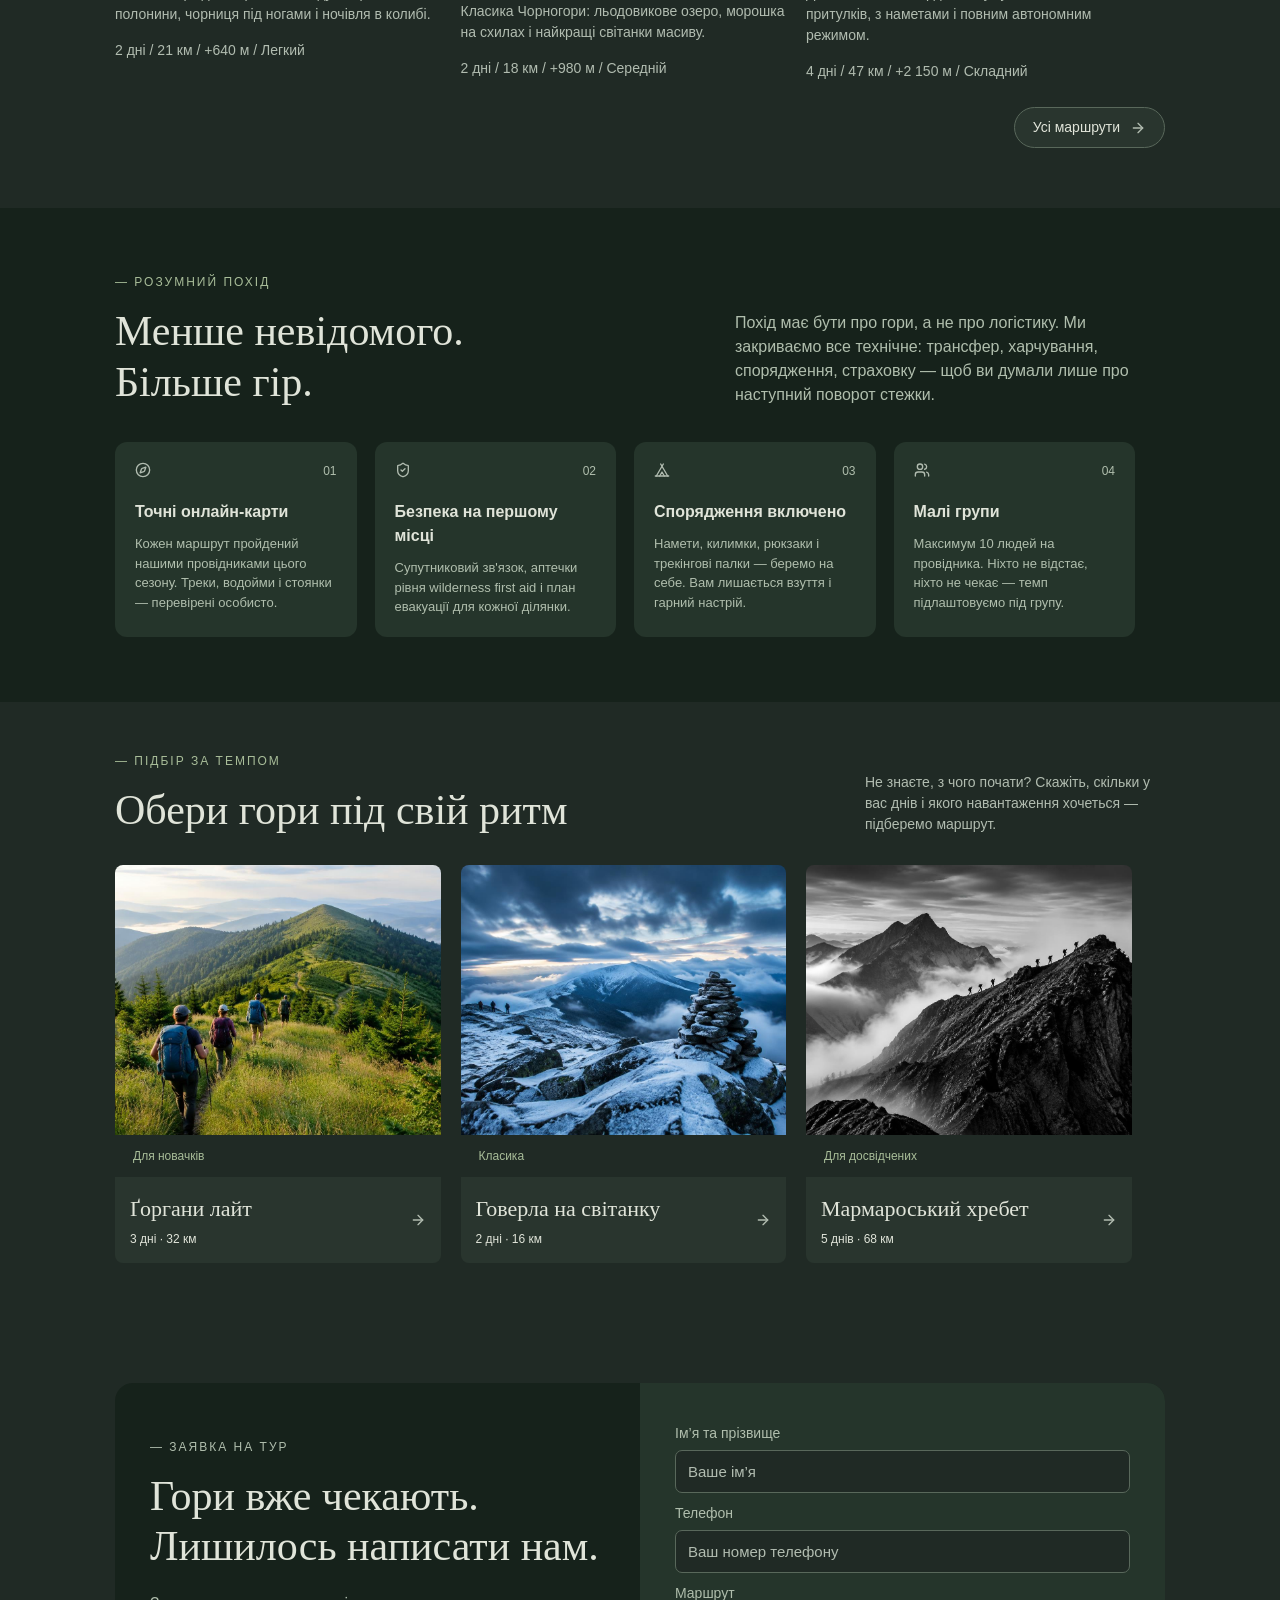
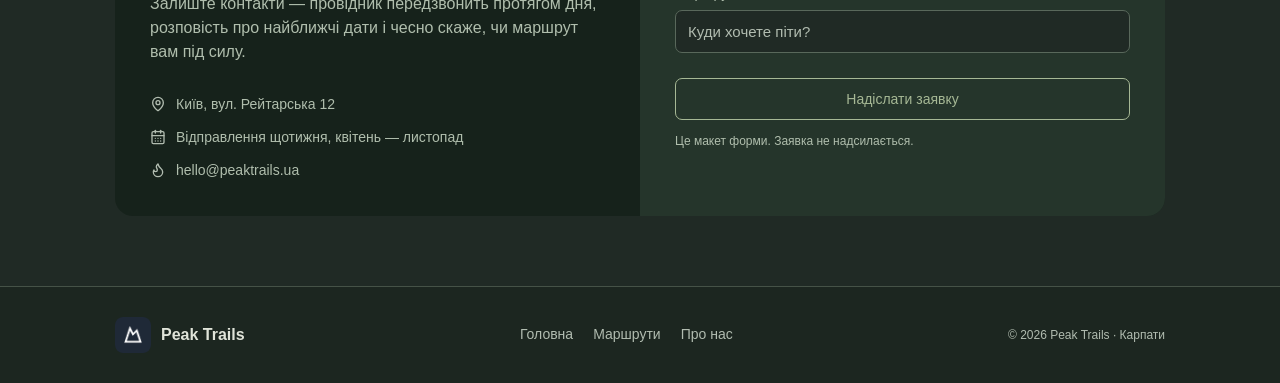
==== commit d46b2f1a: "Build Javascript Form" ====
--- a/index.html
+++ b/index.html
@@ -260,16 +260,13 @@
                             </p>
                         </div>
                     </div>
-                    <div class="booking-form">
-                        <label for="name">Ім’я та прізвище</label>
-                        <input type="text" id="name" placeholder="Ваше ім’я">
-                        <label for="phone">Телефон</label>
-                        <input type="tel" id="phone" placeholder="Ваш номер телефону">
-                        <label for="route">Маршрут</label>
-                        <input type="text" id="route" placeholder="Куди хочете піти?">
+                    <form class="booking-form">
+                        <label for="name">Ім’я та прізвище</label><input type="text" id="name" placeholder="Ваше ім’я">
+                        <label for="phone">Телефон</label><input type="tel" id="phone" placeholder="Ваш номер телефону">
+                        <label for="route">Маршрут</label><input type="text" id="route" placeholder="Куди хочете піти?">
                         <button type="button" class="button booking-submit">Надіслати заявку</button>
                         <p class="booking-note">Це макет форми. Заявка не надсилається.</p>
-                    </div>
+                    </form>
                 </div>
             </section>
         </main>
@@ -288,5 +285,6 @@
                 <p class="copyright">© 2026 Peak Trails · Карпати</p>
             </div>
         </footer>
+        <script src="main.js"></script>
     </body>
 </html>
--- a/style.css
+++ b/style.css
@@ -1,3 +1,11 @@
+:root {
+    --primary: #000;
+    --secondary: #000;
+    --thirdary: #000;
+    --background: #000;
+    --color: #000;
+}
+
 /* Основні стилі */
 * {
     box-sizing: border-box;
@@ -72,6 +80,12 @@
     color: #1c291f;
     font-size: 14px;
     cursor: pointer;
+    transition: all 0.3s ease-in-out;
+}
+
+.button:disabled {
+    color: #a6b895;
+    background: #a6b89500;
 }
 
 .button:hover {
@@ -279,13 +293,17 @@
 
 .badge {
     display: block;
-    margin: 12px 18px 0;
+    margin: 12px 18px;
     color: #a8bd99;
     font-size: 12px;
 }
 
 .card-content {
     padding: 18px;
+}
+
+.card-content > p {
+    height: auto;
 }
 
 .tour-card h3 {
@@ -457,7 +475,7 @@
 }
 
 .booking-form {
-    margin-top: 15px;
+    padding-top: 30px;
     background: #25352b;
 }
 
@@ -487,6 +505,7 @@
     border-radius: 7px;
 }
 
+
 .booking-note {
     margin-top: 12px;
     color: #b0bead;
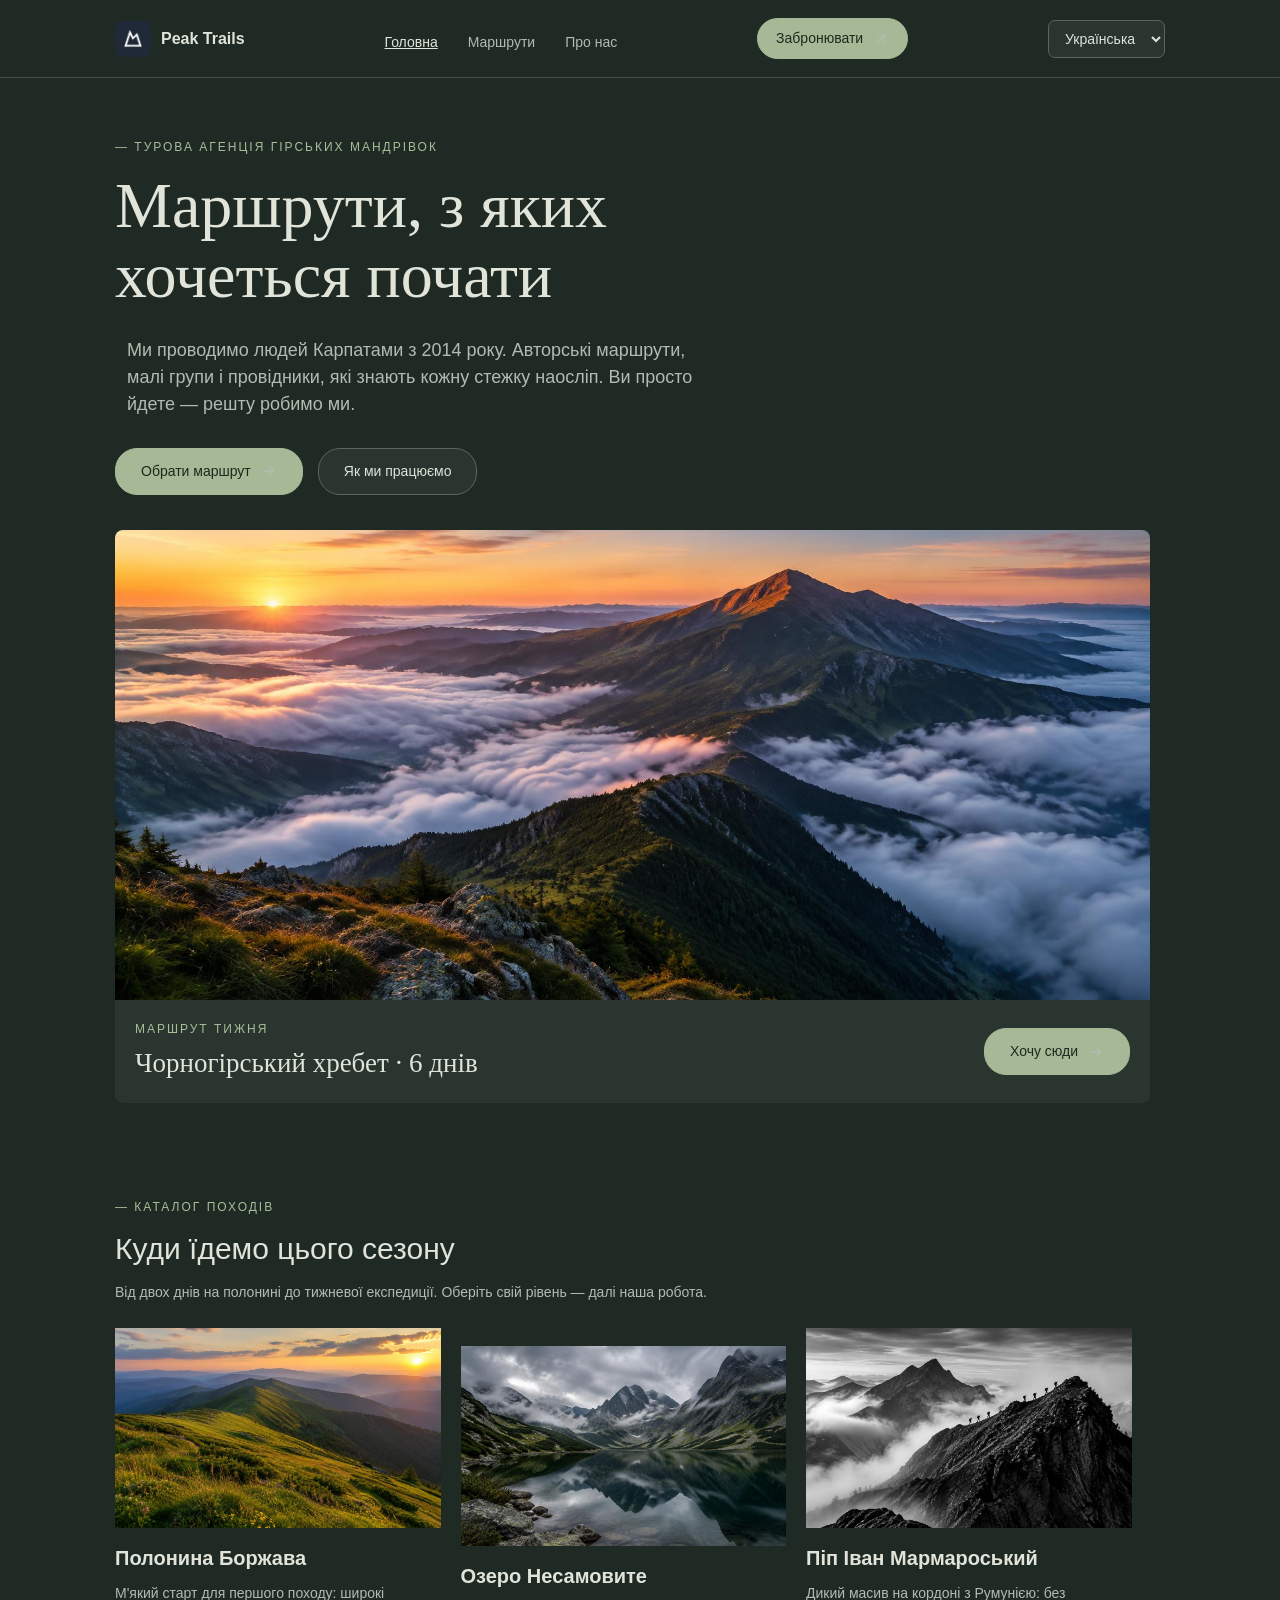
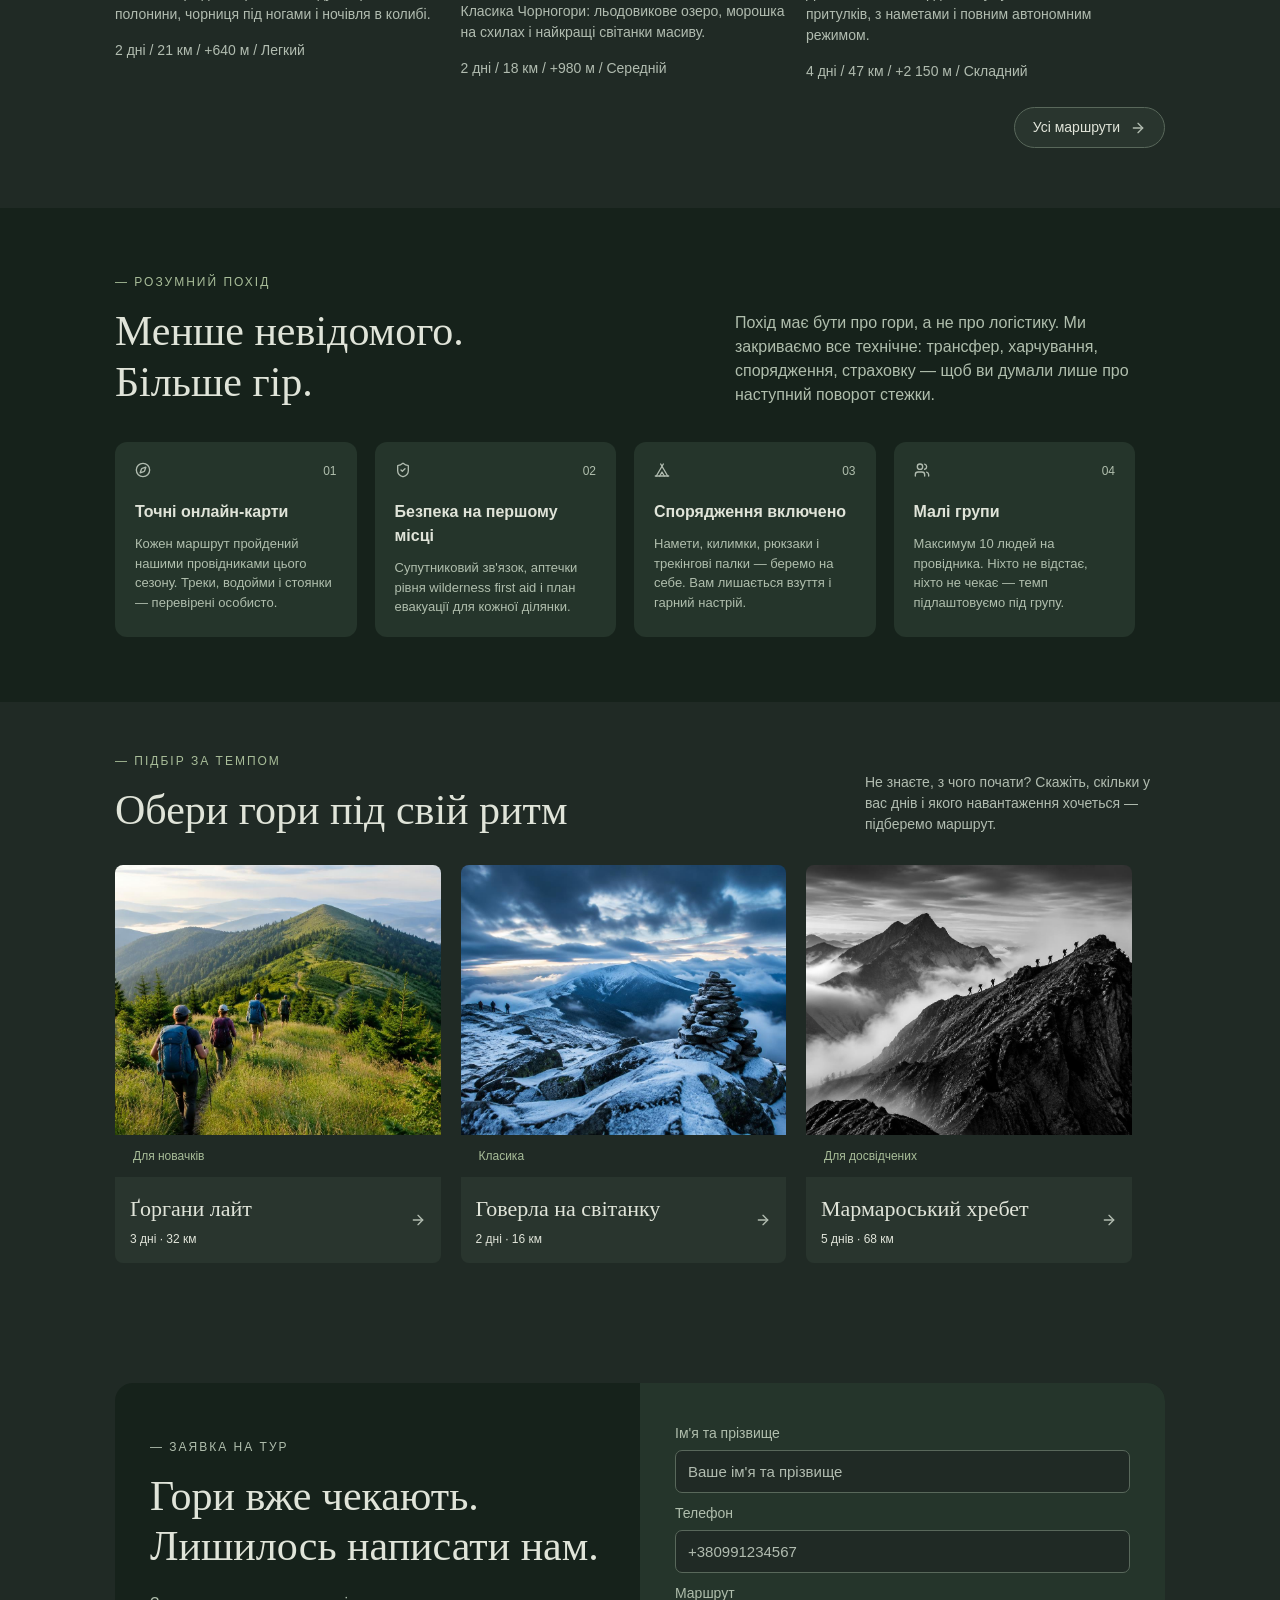
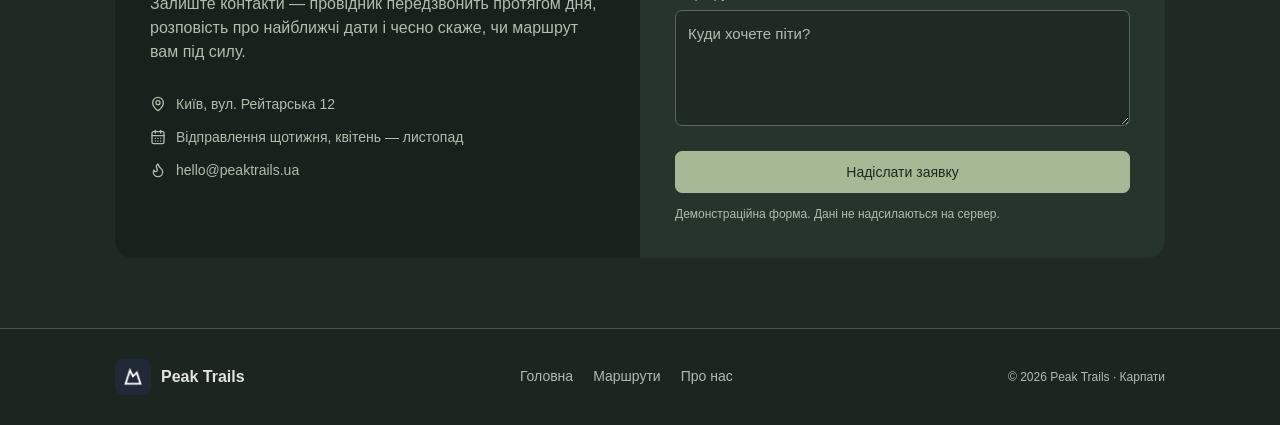
==== commit af8b0009: "Restructure pages and add multilingual support Move trail and about pages and styles into src/, add " ====
--- a/index.html
+++ b/index.html
@@ -7,7 +7,7 @@
         <title>Peak Trails — авторські тури в Карпати</title>
         <meta name="description" content="Авторські маршрути Карпатами, малі групи та досвідчені провідники. Знайдіть свою стежку з Peak Trails.">
         <link rel="icon" type="image/png" href="assets/peak-trails-logo.png">
-        <link rel="stylesheet" href="style.css">
+        <link rel="stylesheet" href="src/css/style.css">
     </head>
     <body>
 
@@ -19,13 +19,19 @@
                 </a>
                 <nav class="main-nav">
                     <a href="index.html" class="active">Головна</a>
-                    <a href="trails.html">Маршрути</a>
-                    <a href="about_us.html">Про нас</a>
+                    <a href="src/html/trails.html">Маршрути</a>
+                    <a href="src/html/about_us.html">Про нас</a>
                 </nav>
                 <a href="index.html#book" class="button button-small">
                     Забронювати
                     <img src="assets/icons/arrow-up-right.svg" alt="" class="icon">
                 </a>
+                <select class="Language_switch" name="language" aria-label="Мова">
+                    <option value="uk" lang="uk" selected>Українська</option>
+                    <option value="it" lang="it">Italiano</option>
+                    <option value="sk" lang="sk">Slovenčina</option>
+                    <option value="en" lang="en">English</option>
+                </select>
             </div>
         </header>
 
@@ -40,11 +46,11 @@
                     провідники, які знають кожну стежку наосліп. Ви просто йдете — решту робимо ми.
                 </p>
                 <div class="hero-actions">
-                    <a href="trails.html" class="button">
+                    <a href="src/html/trails.html" class="button">
                         Обрати маршрут
                         <img src="assets/icons/arrow-right.svg" alt="" class="icon">
                     </a>
-                    <a href="about_us.html" class="button button-outline">Як ми працюємо</a>
+                    <a href="src/html/about_us.html" class="button button-outline">Як ми працюємо</a>
                 </div>
 
             </section>
@@ -99,7 +105,7 @@
                     </div>
                 </div>
                 <div class="all-routes">
-                    <a href="trails.html" class="button button-outline button-small">
+                    <a href="src/html/trails.html" class="button button-outline button-small">
                         Усі маршрути
                         <img src="assets/icons/arrow-right.svg" alt="" class="icon">
                     </a>
@@ -260,14 +266,63 @@
                             </p>
                         </div>
                     </div>
-                    <form class="booking-form">
-                        <label for="name">Ім’я та прізвище</label><input type="text" id="name" placeholder="Ваше ім’я">
-                        <label for="phone">Телефон</label><input type="tel" id="phone" placeholder="Ваш номер телефону">
-                        <label for="route">Маршрут</label><input type="text" id="route" placeholder="Куди хочете піти?">
-                        <button type="button" class="button booking-submit">Надіслати заявку</button>
-                        <p class="booking-note">Це макет форми. Заявка не надсилається.</p>
-                    </form>
-                </div>
+
+
+<form class="booking-form" novalidate>
+
+    <!-- Ім'я та прізвище -->
+    <div class="form-group">
+        <label for="name">Ім'я та прізвище</label>
+
+        <input
+            type="text"
+            id="name"
+            placeholder="Ваше ім'я та прізвище"
+            autocomplete="name"
+        >
+
+        <small class="error" id="name-error"></small>
+    </div>
+
+    <!-- Номер телефону -->
+    <div class="form-group">
+        <label for="phone">Телефон</label>
+
+        <input
+            type="tel"
+            id="phone"
+            placeholder="+380991234567"
+            autocomplete="tel"
+        >
+
+        <small class="error" id="phone-error"></small>
+    </div>
+
+    <!-- Маршрут -->
+    <div class="form-group">
+        <label for="route">Маршрут</label>
+
+        <textarea
+            id="route"
+            placeholder="Куди хочете піти?"
+            rows="4"
+        ></textarea>
+
+        <small class="error" id="route-error"></small>
+    </div>
+
+    <!-- Кнопка -->
+    <button type="submit" class="button booking-submit">
+        Надіслати заявку
+    </button>
+
+    <p class="booking-note">
+        Демонстраційна форма. Дані не надсилаються на сервер.
+    </p>
+
+</form>
+
+
             </section>
         </main>
 
@@ -279,12 +334,14 @@
                 </a>
                 <nav class="footer-nav">
                     <a href="index.html" class="active">Головна</a>
-                    <a href="trails.html">Маршрути</a>
-                    <a href="about_us.html">Про нас</a>
+                    <a href="src/html/trails.html">Маршрути</a>
+                    <a href="src/html/about_us.html">Про нас</a>
                 </nav>
                 <p class="copyright">© 2026 Peak Trails · Карпати</p>
             </div>
         </footer>
-        <script src="main.js"></script>
+        <script src="src/js/translations.js"></script>
+        <script src="src/js/i18n.js"></script>
+        <script src="src/js/Home.js"></script>
     </body>
 </html>
--- a/src/css/style.css
+++ b/src/css/style.css
@@ -0,0 +1,715 @@
+:root {
+    --primary: #000;
+    --secondary: #000;
+    --thirdary: #000;
+    --background: #000;
+    --color: #000;
+}
+
+/* Основні стилі */
+* {
+    box-sizing: border-box;
+}
+
+body {
+    margin: 0;
+    background: #202a25;
+    color: #e0e4d9;
+    font-family: Arial, sans-serif;
+    font-size: 16px;
+    line-height: 1.5;
+}
+
+h1,
+h2,
+h3,
+p {
+    margin: 0;
+}
+
+h1,
+h2 {
+    font-family: Georgia, serif;
+    font-weight: normal;
+}
+
+h2 {
+    font-size: 42px;
+    line-height: 1.2;
+}
+
+a {
+    color: #e0e4d9;
+    text-decoration: none;
+}
+
+img {
+    display: block;
+    max-width: 100%;
+}
+
+button,
+input,
+textarea {
+    font-family: Arial, sans-serif;
+    font-size: 15px;
+}
+
+.container {
+    max-width: 1100px;
+    margin: 0 auto;
+    padding: 0 25px;
+}
+
+.icon {
+    width: 16px;
+    height: 16px;
+}
+
+.eyebrow {
+    margin-bottom: 15px;
+    color: #a8bd99;
+    font-size: 12px;
+    letter-spacing: 2px;
+    text-transform: uppercase;
+}
+
+.button {
+    display: inline-flex;
+    align-items: center;
+    justify-content: center;
+    gap: 10px;
+    padding: 12px 25px;
+    border: 1px solid #a6b895;
+    border-radius: 22px;
+    background: #a6b895;
+    color: #1c291f;
+    font-size: 14px;
+    cursor: pointer;
+    transition: all 0.3s ease-in-out;
+}
+
+.button:disabled {
+    color: #a6b895;
+    background: transparent;
+}
+
+.button:hover {
+    background: #bac9ad;
+}
+
+.button-small {
+    padding: 9px 18px;
+}
+
+.button-outline {
+    border-color: #59685b;
+    background: #29352e;
+    color: #e0e4d9;
+}
+
+.button-outline:hover {
+    background: #3b4c3f;
+}
+
+/* Шапка */
+.site-header {
+    border-bottom: 1px solid #455247;
+    background: #202a25;
+}
+
+.header-content {
+    display: flex;
+    align-items: center;
+    justify-content: space-between;
+    flex-wrap: wrap;
+    gap: 16px;
+    padding-top: 18px;
+    padding-bottom: 18px;
+}
+
+.brand {
+    display: flex;
+    align-items: center;
+    gap: 10px;
+    font-weight: bold;
+}
+
+.Language_switch {
+    padding: 9px 12px;
+    border: 1px solid #59685b;
+    border-radius: 7px;
+    background: #29352e;
+    color: #e0e4d9;
+    font-family: inherit;
+    font-size: 14px;
+    cursor: pointer;
+}
+
+.Language_switch:hover {
+    background: #3b4c3f;
+}
+
+.Language_switch:focus-visible {
+    outline: 2px solid #a6b895;
+    outline-offset: 2px;
+}
+
+.brand img {
+    width: 36px;
+    height: 36px;
+    border-radius: 8px;
+}
+
+.main-nav {
+    display: flex;
+    gap: 30px;
+    margin-top: 7px;
+    font-size: 14px;
+}
+
+.main-nav a,
+.footer-nav a {
+    color: #b1bcb0;
+}
+
+.main-nav a:hover,
+.footer-nav a:hover,
+.main-nav .active {
+    color: #e0e4d9;
+    text-decoration: underline;
+}
+
+/* Головний екран */
+.hero {
+    padding-top: 60px;
+    padding-bottom: 35px;
+}
+
+.hero h1 {
+    max-width: 740px;
+    font-size: 64px;
+    line-height: 1.1;
+}
+
+.hero-description {
+    max-width: 580px;
+    margin-top: 25px;
+    margin-left: 12px;
+    color: #b1bcb0;
+    font-size: 18px;
+}
+
+.hero-actions {
+    display: flex;
+    gap: 15px;
+    margin-top: 30px;
+}
+
+.hero-stats {
+    display: flex;
+    justify-content: space-between;
+    max-width: 510px;
+    margin-top: 40px;
+    padding-top: 25px;
+    border-top: 1px solid #455247;
+}
+
+.hero-stats b {
+    display: block;
+    font-size: 26px;
+}
+
+.hero-stats span {
+    color: #b1bcb0;
+    font-size: 13px;
+}
+
+.featured {
+    padding-bottom: 45px;
+}
+
+.featured-photo {
+    overflow: hidden;
+    margin-right: 15px;
+    border-radius: 8px;
+}
+
+.featured-photo > img {
+    width: 100%;
+    height: 470px;
+    object-fit: cover;
+}
+
+.featured-caption {
+    display: flex;
+    align-items: center;
+    justify-content: space-between;
+    padding: 20px;
+    background: #29352e;
+}
+
+.featured-caption .eyebrow {
+    margin-bottom: 5px;
+}
+
+.featured-caption p + p {
+    font-family: Georgia, serif;
+    font-size: 27px;
+}
+
+/* Картки маршрутів */
+.popular-routes,
+.suggestions {
+    padding-top: 50px;
+    padding-bottom: 60px;
+}
+
+.popular-heading {
+    margin-bottom: 25px;
+}
+
+.popular-heading h2 {
+    font-family: Arial, sans-serif;
+    font-size: 30px;
+}
+
+.popular-description {
+    max-width: 650px;
+    margin-top: 15px;
+    color: #b1bcb0;
+    font-size: 14px;
+}
+
+.section-heading {
+    display: flex;
+    align-items: flex-end;
+    justify-content: space-between;
+    gap: 25px;
+    margin-bottom: 30px;
+}
+
+.section-description {
+    max-width: 300px;
+    color: #b1bcb0;
+    font-size: 14px;
+}
+
+.cards-grid {
+    display: flex;
+    flex-wrap: wrap;
+    align-items: flex-start;
+    gap: 20px;
+}
+
+.tour-card,
+.suggestion-card {
+    width: 31%;
+}
+
+.card-lower {
+    margin-top: 18px;
+}
+
+.route-card {
+    overflow: hidden;
+    border: 1px solid #455247;
+    border-radius: 12px;
+    background: #29352e;
+}
+
+.card-photo > img {
+    width: 100%;
+    height: 220px;
+    object-fit: cover;
+}
+
+.badge {
+    display: block;
+    margin: 12px 18px;
+    color: #a8bd99;
+    font-size: 12px;
+}
+
+.card-content {
+    padding: 18px;
+}
+
+.card-content > p {
+    height: auto;
+    color: #b1bcb0;
+    font-size: 14px;
+}
+
+.tour-card h3 {
+    margin: 15px 0 10px;
+    font-size: 20px;
+}
+
+.tour-card img {
+    width: 100%;
+    height: 200px;
+    object-fit: cover;
+}
+
+.tour-card p {
+    color: #b1bcb0;
+    font-size: 14px;
+}
+
+.tour-details {
+    margin-top: 15px;
+}
+
+.route-meta {
+    display: flex;
+    align-items: center;
+    flex-wrap: wrap;
+    gap: 10px;
+    margin-top: 20px;
+    padding-top: 15px;
+    border-top: 1px solid #455247;
+    color: #b1bcb0;
+    font-size: 12px;
+}
+
+.route-meta span {
+    display: flex;
+    align-items: center;
+    gap: 5px;
+}
+
+.route-meta .icon {
+    width: 14px;
+    height: 14px;
+}
+
+.all-routes {
+    margin-top: 25px;
+    text-align: right;
+}
+
+/* Переваги */
+.benefits {
+    padding: 65px 0;
+    background: #16221b;
+}
+
+.benefits-heading {
+    display: flex;
+    align-items: flex-end;
+    justify-content: space-between;
+    gap: 40px;
+}
+
+.benefits-heading > p {
+    max-width: 430px;
+    color: #b0bead;
+}
+
+.benefits-grid {
+    display: flex;
+    flex-wrap: wrap;
+    gap: 18px;
+    margin-top: 35px;
+}
+
+.benefit-card {
+    width: 23%;
+    padding: 20px;
+    border-radius: 12px;
+    background: #25352b;
+}
+
+.card-number {
+    display: flex;
+    justify-content: space-between;
+    color: #b0bead;
+    font-size: 12px;
+}
+
+.benefit-card h3 {
+    margin: 20px 0 10px;
+    font-size: 16px;
+}
+
+.benefit-card > p {
+    color: #b0bead;
+    font-size: 13px;
+}
+
+/* Підбір маршруту */
+.suggestion-card {
+    overflow: hidden;
+    border-radius: 8px;
+}
+
+.suggestion-card > img {
+    width: 100%;
+    height: 270px;
+    object-fit: cover;
+}
+
+.suggestion-caption {
+    display: flex;
+    align-items: center;
+    justify-content: space-between;
+    padding: 15px;
+    background: #29352e;
+}
+
+.suggestion-caption p:first-child {
+    font-family: Georgia, serif;
+    font-size: 22px;
+}
+
+.suggestion-caption p + p {
+    margin-top: 5px;
+    font-size: 12px;
+}
+
+/* Макет форми */
+.booking {
+    padding-top: 60px;
+    padding-bottom: 70px;
+}
+
+.booking-panel {
+    display: flex;
+    overflow: hidden;
+    border-radius: 18px;
+    background: #16221b;
+}
+
+.booking-info,
+.booking-form {
+    width: 50%;
+    min-width: 0;
+    padding: 35px;
+}
+
+.booking-info > p {
+    margin-top: 20px;
+    color: #b0bead;
+}
+
+.contacts {
+    margin-top: 30px;
+    color: #b0bead;
+    font-size: 14px;
+}
+
+.contacts p {
+    display: flex;
+    align-items: center;
+    gap: 10px;
+    margin-top: 12px;
+}
+
+.booking-form {
+    padding-top: 30px;
+    background: #25352b;
+}
+
+.booking-form label {
+    display: block;
+    margin: 10px 0 6px;
+    color: #b0bead;
+    font-size: 14px;
+}
+
+/* Спільне оформлення імені, телефону та маршруту */
+.booking-form input,
+.booking-form textarea {
+    display: block;
+    box-sizing: border-box;
+    width: 100%;
+    max-width: 100%;
+    padding: 12px;
+    border: 1px solid #59685b;
+    border-radius: 7px;
+    background: #202a25;
+    color: #e0e4d9;
+    font-family: Arial, sans-serif;
+    font-size: 15px;
+}
+
+/* Додаткове оформлення поля «Маршрут» */
+.booking-form textarea {
+    min-height: 110px;
+    line-height: 1.5;
+    resize: vertical;
+}
+
+.booking-form input::placeholder,
+.booking-form textarea::placeholder {
+    color: #b1bcb0;
+    opacity: 1;
+}
+
+.booking-form input:focus,
+.booking-form textarea:focus {
+    outline: 2px solid #a6b895;
+    outline-offset: 2px;
+}
+
+/* Повідомлення під полями */
+.booking-form .error {
+    display: block;
+    margin-top: 6px;
+    font-size: 13px;
+    line-height: 1.4;
+}
+
+.booking-form .error:empty {
+    display: none;
+}
+
+/* Неправильне значення */
+.booking-form .error.is-invalid {
+    color: #ff9696;
+}
+
+.booking-form input.is-invalid,
+.booking-form textarea.is-invalid {
+    border-color: #ff9696;
+}
+
+/* Правильне значення */
+.booking-form .error.is-valid {
+    color: #9de2ae;
+}
+
+.booking-form input.is-valid,
+.booking-form textarea.is-valid {
+    border-color: #9de2ae;
+}
+
+.booking-submit {
+    width: 100%;
+    margin-top: 25px;
+    border-radius: 7px;
+}
+
+.booking-note {
+    margin-top: 12px;
+    color: #b0bead;
+    font-size: 12px;
+}
+
+/* Підвал */
+.site-footer {
+    border-top: 1px solid #455247;
+    background: #1c2620;
+}
+
+.footer-content {
+    display: flex;
+    align-items: center;
+    justify-content: space-between;
+    flex-wrap: wrap;
+    gap: 20px;
+    padding-top: 30px;
+    padding-bottom: 30px;
+}
+
+.footer-nav {
+    display: flex;
+    gap: 20px;
+    font-size: 14px;
+}
+
+.copyright {
+    color: #b1bcb0;
+    font-size: 12px;
+}
+
+/* Телефони та невеликі екрани */
+@media (max-width: 800px) {
+    .header-content {
+        flex-wrap: wrap;
+        gap: 20px;
+    }
+
+    .main-nav {
+        order: 3;
+        justify-content: center;
+        width: 100%;
+    }
+
+    .hero h1 {
+        font-size: 44px;
+    }
+
+    h2 {
+        font-size: 32px;
+    }
+
+    .hero-actions {
+        flex-wrap: wrap;
+    }
+
+    .hero-description {
+        font-size: 16px;
+    }
+
+    .featured-photo > img {
+        height: 310px;
+    }
+
+    .featured-caption .button {
+        display: none;
+    }
+
+    .featured-caption p + p {
+        font-size: 23px;
+    }
+
+    .section-heading,
+    .benefits-heading {
+        display: block;
+    }
+
+    .section-description,
+    .benefits-heading > p {
+        margin-top: 20px;
+    }
+
+    .tour-card,
+    .suggestion-card {
+        width: 100%;
+    }
+
+    .benefit-card {
+        width: 46%;
+    }
+
+    .booking-panel {
+        display: block;
+    }
+
+    .booking-info,
+    .booking-form {
+        width: 100%;
+        padding: 25px;
+    }
+}
+
+@media (max-width: 450px) {
+    .container {
+        padding-left: 18px;
+        padding-right: 18px;
+    }
+
+    .brand {
+        font-size: 14px;
+    }
+
+    .header-content > .button {
+        padding: 8px 12px;
+    }
+
+    .benefit-card {
+        width: 100%;
+    }
+}
